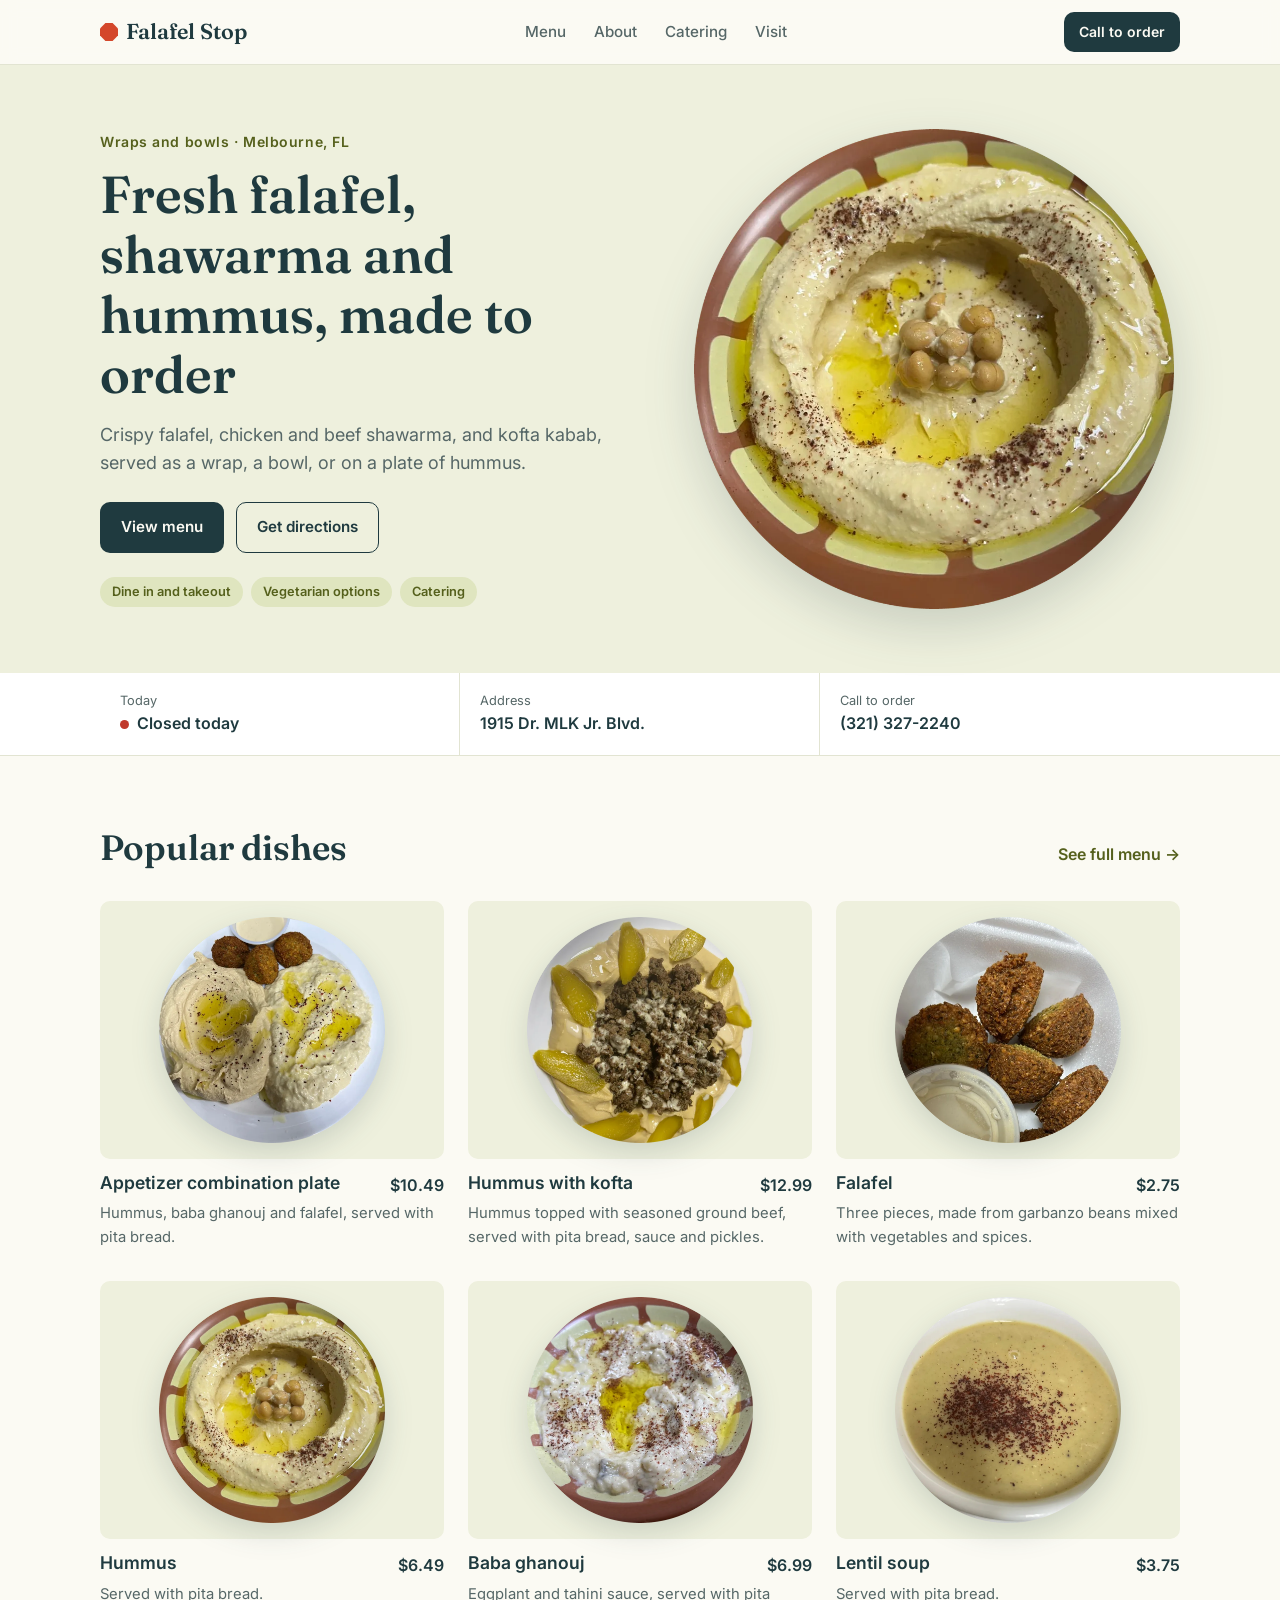
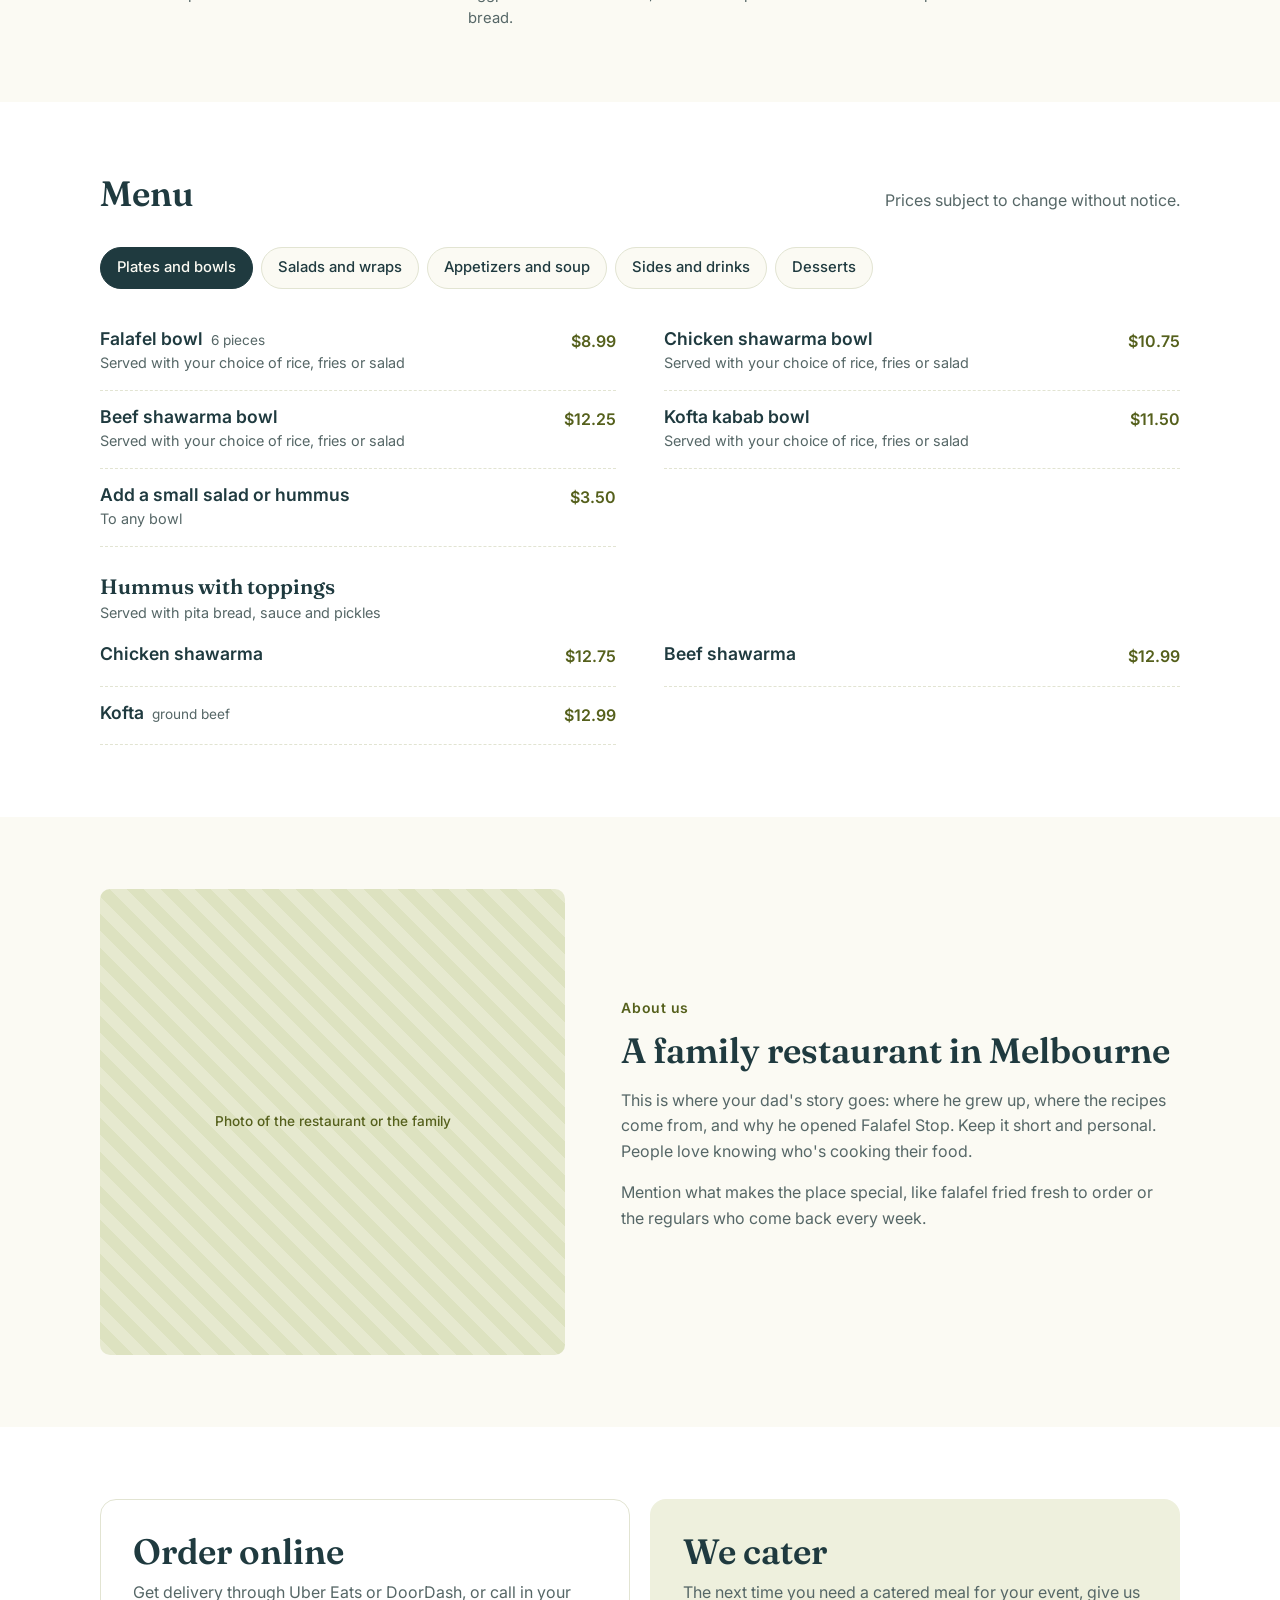
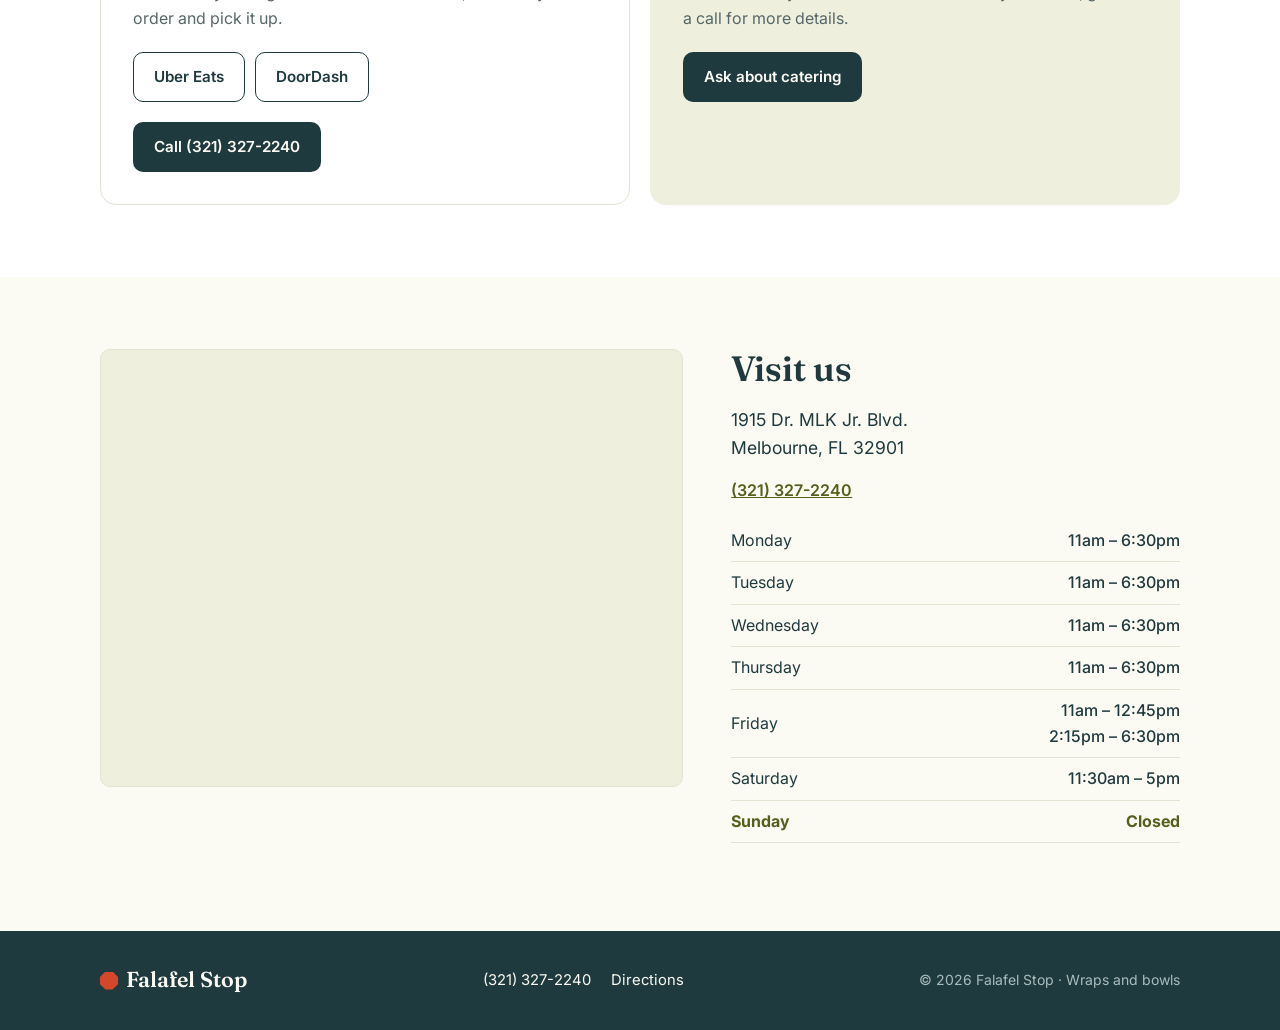
==== index.html @ 777683b6 "Trim food photos to clean circles so cut-off plate edges don't show Co-Authored-By: Claude Opus 5.5 " ====
<!DOCTYPE html>
<html lang="en">
<head>
  <meta charset="UTF-8" />
  <meta name="viewport" content="width=device-width, initial-scale=1" />
  <title>Falafel Stop · Wraps and bowls in Melbourne, FL</title>
  <meta name="description" content="Falafel, shawarma, kofta and hummus wraps and bowls at 1915 Dr. MLK Jr. Blvd, Melbourne, FL. Dine in, takeout and catering. Call (321) 327-2240." />

  <link rel="preconnect" href="https://fonts.googleapis.com" />
  <link rel="preconnect" href="https://fonts.gstatic.com" crossorigin />
  <link href="https://fonts.googleapis.com/css2?family=Fraunces:opsz,wght@9..144,500;9..144,600&family=Inter:wght@400;500;600&display=swap" rel="stylesheet" />
  <link rel="stylesheet" href="styles.css" />

  <!-- Helps Google show hours, address and phone in search results. -->
  <script type="application/ld+json">
  {
    "@context": "https://schema.org",
    "@type": "Restaurant",
    "name": "Falafel Stop",
    "alternateName": "Falafel Stop Wraps & Bowls",
    "url": "https://www.myfalafelstop.com",
    "servesCuisine": ["Middle Eastern", "Mediterranean"],
    "telephone": "+1-321-327-2240",
    "priceRange": "$",
    "acceptsReservations": false,
    "address": {
      "@type": "PostalAddress",
      "streetAddress": "1915 Dr. MLK Jr. Blvd.",
      "addressLocality": "Melbourne",
      "addressRegion": "FL",
      "postalCode": "32901",
      "addressCountry": "US"
    },
    "openingHoursSpecification": [
      { "@type": "OpeningHoursSpecification", "dayOfWeek": ["Monday","Tuesday","Wednesday","Thursday"], "opens": "11:00", "closes": "18:30" },
      { "@type": "OpeningHoursSpecification", "dayOfWeek": "Friday", "opens": "11:00", "closes": "12:45" },
      { "@type": "OpeningHoursSpecification", "dayOfWeek": "Friday", "opens": "14:15", "closes": "18:30" },
      { "@type": "OpeningHoursSpecification", "dayOfWeek": "Saturday", "opens": "11:30", "closes": "17:00" }
    ]
  }
  </script>
</head>
<body>

  <header class="site-header">
    <div class="container header-inner">
      <a href="#top" class="logo"><span class="logo-mark" aria-hidden="true"></span>Falafel Stop</a>
      <nav class="nav" aria-label="Main">
        <a href="#menu">Menu</a>
        <a href="#story">About</a>
        <a href="#catering">Catering</a>
        <a href="#visit">Visit</a>
      </nav>
      <a href="tel:+13213272240" class="btn btn-dark btn-sm">Call to order</a>
    </div>
  </header>

  <main id="top">

    <!-- Hero -->
    <section class="hero">
      <div class="container hero-inner">
        <div class="hero-text">
          <p class="eyebrow">Wraps and bowls · Melbourne, FL</p>
          <h1>Fresh falafel, shawarma and hummus, made to order</h1>
          <p class="lead">Crispy falafel, chicken and beef shawarma, and kofta kabab, served as a wrap, a bowl, or on a plate of hummus.</p>
          <div class="hero-actions">
            <a href="#menu" class="btn btn-dark">View menu</a>
            <a href="https://maps.google.com/?q=1915+Dr+MLK+Jr+Blvd+Melbourne+FL+32901" target="_blank" rel="noopener" class="btn btn-outline">Get directions</a>
          </div>
          <ul class="badges">
            <li>Dine in and takeout</li>
            <li>Vegetarian options</li>
            <li>Catering</li>
          </ul>
        </div>
        <div class="hero-photo">
          <img src="images/hummus.webp" alt="Hummus topped with olive oil, sumac and chickpeas" width="900" height="900" />
        </div>
      </div>
    </section>

    <!-- Quick info bar -->
    <section class="info-bar">
      <div class="container info-grid">
        <div class="info-item">
          <span class="info-label">Today</span>
          <span class="info-value"><span id="open-status" class="status-dot"></span><span id="today-hours">11am – 6:30pm</span></span>
        </div>
        <a class="info-item" href="https://maps.google.com/?q=1915+Dr+MLK+Jr+Blvd+Melbourne+FL+32901" target="_blank" rel="noopener">
          <span class="info-label">Address</span>
          <span class="info-value">1915 Dr. MLK Jr. Blvd.</span>
        </a>
        <a class="info-item" href="tel:+13213272240">
          <span class="info-label">Call to order</span>
          <span class="info-value">(321) 327-2240</span>
        </a>
      </div>
    </section>

    <!-- Popular dishes -->
    <section class="section">
      <div class="container">
        <div class="section-head">
          <h2>Popular dishes</h2>
          <a href="#menu" class="link-arrow">See full menu →</a>
        </div>
        <div class="dish-grid">
          <article class="dish">
            <div class="dish-photo"><img src="images/appetizer-combo.webp" alt="Plate of hummus, baba ghanouj and three falafel with tahini" width="900" height="900" loading="lazy" /></div>
            <div class="dish-row"><h3>Appetizer combination plate</h3><span class="price">$10.49</span></div>
            <p>Hummus, baba ghanouj and falafel, served with pita bread.</p>
          </article>
          <article class="dish">
            <div class="dish-photo"><img src="images/hummus-kofta.webp" alt="Hummus topped with seasoned ground beef, tahini and pickles" width="900" height="900" loading="lazy" /></div>
            <div class="dish-row"><h3>Hummus with kofta</h3><span class="price">$12.99</span></div>
            <p>Hummus topped with seasoned ground beef, served with pita bread, sauce and pickles.</p>
          </article>
          <article class="dish">
            <div class="dish-photo"><img src="images/falafel.webp" alt="Crispy falafel with a cup of tahini sauce" width="900" height="900" loading="lazy" /></div>
            <div class="dish-row"><h3>Falafel</h3><span class="price">$2.75</span></div>
            <p>Three pieces, made from garbanzo beans mixed with vegetables and spices.</p>
          </article>
          <article class="dish">
            <div class="dish-photo"><img src="images/hummus.webp" alt="Hummus with olive oil, sumac and chickpeas" width="900" height="900" loading="lazy" /></div>
            <div class="dish-row"><h3>Hummus</h3><span class="price">$6.49</span></div>
            <p>Served with pita bread.</p>
          </article>
          <article class="dish">
            <div class="dish-photo"><img src="images/baba-ghanouj.webp" alt="Baba ghanouj with olive oil and sumac" width="900" height="900" loading="lazy" /></div>
            <div class="dish-row"><h3>Baba ghanouj</h3><span class="price">$6.99</span></div>
            <p>Eggplant and tahini sauce, served with pita bread.</p>
          </article>
          <article class="dish">
            <div class="dish-photo"><img src="images/lentil-soup.webp" alt="Bowl of lentil soup topped with sumac" width="900" height="900" loading="lazy" /></div>
            <div class="dish-row"><h3>Lentil soup</h3><span class="price">$3.75</span></div>
            <p>Served with pita bread.</p>
          </article>
        </div>
      </div>
    </section>

    <!-- Full menu -->
    <section class="section section-alt" id="menu">
      <div class="container">
        <div class="section-head">
          <h2>Menu</h2>
          <p class="muted">Prices subject to change without notice.</p>
        </div>

        <div class="menu-tabs" role="tablist" aria-label="Menu categories">
          <button role="tab" aria-selected="true" data-tab="plates">Plates and bowls</button>
          <button role="tab" aria-selected="false" data-tab="wraps">Salads and wraps</button>
          <button role="tab" aria-selected="false" data-tab="appetizers">Appetizers and soup</button>
          <button role="tab" aria-selected="false" data-tab="sides">Sides and drinks</button>
          <button role="tab" aria-selected="false" data-tab="desserts">Desserts</button>
        </div>

        <div class="menu-panel" data-panel="plates">
          <div class="menu-item"><div><h3>Falafel bowl <span class="qty">6 pieces</span></h3><p>Served with your choice of rice, fries or salad</p></div><span class="price">$8.99</span></div>
          <div class="menu-item"><div><h3>Chicken shawarma bowl</h3><p>Served with your choice of rice, fries or salad</p></div><span class="price">$10.75</span></div>
          <div class="menu-item"><div><h3>Beef shawarma bowl</h3><p>Served with your choice of rice, fries or salad</p></div><span class="price">$12.25</span></div>
          <div class="menu-item"><div><h3>Kofta kabab bowl</h3><p>Served with your choice of rice, fries or salad</p></div><span class="price">$11.50</span></div>
          <div class="menu-item"><div><h3>Add a small salad or hummus</h3><p>To any bowl</p></div><span class="price">$3.50</span></div>
          <div class="menu-subhead">
            <h3>Hummus with toppings</h3>
            <p>Served with pita bread, sauce and pickles</p>
          </div>
          <div class="menu-item"><div><h3>Chicken shawarma</h3></div><span class="price">$12.75</span></div>
          <div class="menu-item"><div><h3>Beef shawarma</h3></div><span class="price">$12.99</span></div>
          <div class="menu-item"><div><h3>Kofta <span class="qty">ground beef</span></h3></div><span class="price">$12.99</span></div>
        </div>

        <div class="menu-panel" data-panel="wraps" hidden>
          <div class="menu-item"><div><h3>Falafel wrap</h3><p>Hummus, lettuce, tomato, pickles and tahini sauce</p></div><span class="price">$6.99</span></div>
          <div class="menu-item"><div><h3>Chicken shawarma wrap</h3><p>Hummus, lettuce, tomato, pickles and garlic sauce</p></div><span class="price">$9.25</span></div>
          <div class="menu-item"><div><h3>Beef shawarma wrap</h3><p>Hummus, lettuce, tomato, pickles and tahini sauce</p></div><span class="price">$10.49</span></div>
          <div class="menu-item"><div><h3>Kofta kabab wrap</h3><p>Hummus, lettuce, tomato, pickles and tahini sauce</p></div><span class="price">$9.50</span></div>
          <div class="menu-item"><div><h3>Garden salad</h3><p>Lettuce, tomato, cucumber and house dressing</p></div><span class="price">$6.99</span></div>
          <div class="menu-item"><div><h3>Diced salad</h3><p>Onion, tomato, cucumber and house dressing</p></div><span class="price">$6.99</span></div>
        </div>

        <div class="menu-panel" data-panel="appetizers" hidden>
          <div class="menu-item"><div><h3>Falafel <span class="qty">3 pieces</span></h3><p>Made from garbanzo beans mixed with vegetables and spices</p></div><span class="price">$2.75</span></div>
          <div class="menu-item"><div><h3>Hummus</h3><p>Served with pita bread</p></div><span class="price">$6.49</span></div>
          <div class="menu-item"><div><h3>Baba ghanouj</h3><p>Eggplant and tahini sauce, served with pita bread</p></div><span class="price">$6.99</span></div>
          <div class="menu-item"><div><h3>Appetizer combination plate</h3><p>Hummus, baba ghanouj and falafel, served with pita bread</p></div><span class="price">$10.49</span></div>
          <div class="menu-item"><div><h3>Lentil soup</h3><p>Served with pita bread</p></div><span class="price">$3.75</span></div>
        </div>

        <div class="menu-panel" data-panel="sides" hidden>
          <div class="menu-item"><div><h3>French fries</h3></div><span class="price">$3.50</span></div>
          <div class="menu-item"><div><h3>Basmati rice</h3></div><span class="price">$3.50</span></div>
          <div class="menu-item"><div><h3>Soda cans</h3></div><span class="price">$1.50</span></div>
          <div class="menu-item"><div><h3>Soda bottles</h3></div><span class="price">$2.25</span></div>
          <div class="menu-item"><div><h3>Juice and tea bottles</h3></div><span class="price">$2.49</span></div>
          <div class="menu-item"><div><h3>Vimto</h3><p>Imported drink</p></div><span class="price">$2.25</span></div>
        </div>

        <div class="menu-panel" data-panel="desserts" hidden>
          <div class="menu-item"><div><h3>Baklawa <span class="qty">walnut filling</span></h3></div><span class="price">$1.75</span></div>
          <div class="menu-item"><div><h3>Baklawa <span class="qty">cashew filling</span></h3></div><span class="price">$1.25</span></div>
          <div class="menu-item"><div><h3>Honey almond cake</h3></div><span class="price">$2.25</span></div>
        </div>
      </div>
    </section>

    <!-- Story -->
    <section class="section" id="story">
      <div class="container story">
        <div class="photo story-photo" role="img" aria-label="Photo of the restaurant"><span>Photo of the restaurant or the family</span></div>
        <div>
          <p class="eyebrow">About us</p>
          <h2>A family restaurant in Melbourne</h2>
          <p>This is where your dad's story goes: where he grew up, where the recipes come from, and why he opened Falafel Stop. Keep it short and personal. People love knowing who's cooking their food.</p>
          <p>Mention what makes the place special, like falafel fried fresh to order or the regulars who come back every week.</p>
        </div>
      </div>
    </section>

    <!-- Order + catering -->
    <section class="section section-alt" id="order">
      <div class="container cta-grid">
        <div class="cta-card">
          <h2>Order online</h2>
          <p>Get delivery through Uber Eats or DoorDash, or call in your order and pick it up.</p>
          <div class="cta-actions">
            <a href="https://www.ubereats.com/store/falafel-stop/Yfz_KZZFWPuvG8gngyMzmQ" target="_blank" rel="noopener" class="btn btn-outline">Uber Eats</a>
            <a href="https://www.doordash.com/store/falafel-stop-mediterranean-cuisine-melbourne-1125636/" target="_blank" rel="noopener" class="btn btn-outline">DoorDash</a>          </div>
          <div class="cta-actions">
            <a href="tel:+13213272240" class="btn btn-dark">Call (321) 327-2240</a>
          </div>
        </div>
        <div class="cta-card cta-warm" id="catering">
          <h2>We cater</h2>
          <p>The next time you need a catered meal for your event, give us a call for more details.</p>
          <div class="cta-actions">
            <a href="tel:+13213272240" class="btn btn-dark">Ask about catering</a>
          </div>
        </div>
      </div>
    </section>

    <!-- Visit -->
    <section class="section" id="visit">
      <div class="container visit">
        <div class="map">
          <iframe
            title="Map to Falafel Stop"
            src="https://www.google.com/maps?q=1915+Dr+MLK+Jr+Blvd+Melbourne+FL+32901&output=embed"
            loading="lazy"
            referrerpolicy="no-referrer-when-downgrade"></iframe>
        </div>
        <div>
          <h2>Visit us</h2>
          <p class="address">1915 Dr. MLK Jr. Blvd.<br />Melbourne, FL 32901</p>
          <p><a href="tel:+13213272240" class="link">(321) 327-2240</a></p>
          <table class="hours" id="hours-table" aria-label="Opening hours"></table>
        </div>
      </div>
    </section>

  </main>

  <footer class="footer">
    <div class="container footer-inner">
      <span class="logo"><span class="logo-mark" aria-hidden="true"></span>Falafel Stop</span>
      <div class="footer-links">
        <a href="tel:+13213272240">(321) 327-2240</a>
        <a href="https://maps.google.com/?q=1915+Dr+MLK+Jr+Blvd+Melbourne+FL+32901" target="_blank" rel="noopener">Directions</a>
      </div>
      <span class="muted small">© <span id="year"></span> Falafel Stop · Wraps and bowls</span>
    </div>
  </footer>

  <!-- Sticky bar on phones -->
  <div class="mobile-bar">
    <a href="tel:+13213272240">Call</a>
    <a href="https://maps.google.com/?q=1915+Dr+MLK+Jr+Blvd+Melbourne+FL+32901" target="_blank" rel="noopener">Directions</a>
    <a href="#menu">Menu</a>
  </div>

  <script src="script.js"></script>
</body>
</html>
---- styles.css ----
:root {
  --cream: #fbfaf3;
  --sand: #eef0dd;
  --amber: #d4472b;
  --amber-dark: #55601c;
  --ink: #1f3a3f;
  --ink-soft: #566767;
  --line: #e2e4d2;
  --white: #ffffff;
  --green: #2f6b2a;
  --green-bg: #e3f0da;
  --radius: 10px;
  --serif: "Fraunces", Georgia, serif;
  --sans: "Inter", system-ui, -apple-system, sans-serif;
}

* { box-sizing: border-box; }

html { scroll-behavior: smooth; scroll-padding-top: 72px; }

body {
  margin: 0;
  font-family: var(--sans);
  font-size: 16px;
  line-height: 1.6;
  color: var(--ink);
  background: var(--cream);
}

h1, h2, h3 { font-family: var(--serif); font-weight: 600; line-height: 1.15; margin: 0; }
h1 { font-size: clamp(2rem, 5vw, 3.25rem); }
h2 { font-size: clamp(1.6rem, 3.5vw, 2.2rem); }
h3 { font-size: 1.1rem; font-family: var(--sans); }
p { margin: 0 0 1rem; }
a { color: inherit; }

.container { width: 100%; max-width: 1120px; margin: 0 auto; padding: 0 20px; }
.muted { color: var(--ink-soft); }
.small { font-size: 0.875rem; }
.eyebrow { color: var(--amber-dark); font-weight: 600; font-size: 0.875rem; letter-spacing: 0.04em; margin-bottom: 0.75rem; }

/* Buttons */
.btn {
  display: inline-flex; align-items: center; justify-content: center;
  padding: 12px 20px; border-radius: var(--radius);
  font-weight: 600; font-size: 0.95rem; text-decoration: none;
  border: 1.5px solid transparent; transition: background .15s, color .15s, border-color .15s;
}
.btn-sm { padding: 8px 14px; font-size: 0.875rem; }
.btn-dark { background: var(--ink); color: var(--cream); }
.btn-dark:hover { background: #2c5057; }
.btn-outline { border-color: var(--ink); color: var(--ink); }
.btn-outline:hover { background: var(--ink); color: var(--cream); }

.link { color: var(--amber-dark); font-weight: 600; }
.link-arrow { color: var(--amber-dark); font-weight: 600; text-decoration: none; }
.link-arrow:hover { text-decoration: underline; }

/* Header */
.site-header {
  position: sticky; top: 0; z-index: 10;
  background: rgba(251, 250, 243, 0.92);
  backdrop-filter: blur(8px);
  border-bottom: 1px solid var(--line);
}
.header-inner { display: flex; align-items: center; justify-content: space-between; height: 64px; gap: 16px; }
.logo { font-family: var(--serif); font-size: 1.35rem; font-weight: 600; text-decoration: none; display: inline-flex; align-items: center; gap: 8px; }
.logo-mark {
  width: 18px; height: 18px; background: var(--amber);
  clip-path: polygon(30% 0, 70% 0, 100% 30%, 100% 70%, 70% 100%, 30% 100%, 0 70%, 0 30%);
}
.nav { display: flex; gap: 28px; }
.nav a { text-decoration: none; color: var(--ink-soft); font-weight: 500; font-size: 0.95rem; }
.nav a:hover { color: var(--ink); }

/* Photo placeholders: swap for <img> once real photos arrive */
.photo {
  background: repeating-linear-gradient(45deg, #e6e9cf, #e6e9cf 12px, #dde2c0 12px, #dde2c0 24px);
  border-radius: var(--radius);
  display: flex; align-items: center; justify-content: center;
  color: var(--amber-dark); font-size: 0.85rem; font-weight: 500;
  overflow: hidden;
}
.photo img { width: 100%; height: 100%; object-fit: cover; }

/* Hero */
.hero { background: var(--sand); padding: 64px 0; }
.hero-inner { display: grid; grid-template-columns: 1.1fr 1fr; gap: 48px; align-items: center; }
.hero h1 { margin-bottom: 1rem; }
.lead { font-size: 1.125rem; color: var(--ink-soft); max-width: 34rem; }
.hero-actions { display: flex; flex-wrap: wrap; gap: 12px; margin: 1.5rem 0; }
.hero-photo { display: flex; align-items: center; justify-content: center; }
.hero-photo img { width: 100%; max-width: 480px; height: auto; filter: drop-shadow(0 18px 24px rgba(31, 58, 63, 0.18)); }
.badges { list-style: none; padding: 0; margin: 0; display: flex; flex-wrap: wrap; gap: 8px; }
.badges li { background: #dfe5bf; color: var(--amber-dark); font-size: 0.8rem; font-weight: 600; padding: 5px 12px; border-radius: 999px; }

/* Info bar */
.info-bar { background: var(--white); border-bottom: 1px solid var(--line); }
.info-grid { display: grid; grid-template-columns: repeat(3, 1fr); }
.info-item { display: flex; flex-direction: column; padding: 18px 20px; text-decoration: none; border-right: 1px solid var(--line); }
.info-item:last-child { border-right: 0; }
a.info-item:hover { background: var(--cream); }
.info-label { font-size: 0.8rem; color: var(--ink-soft); }
.info-value { font-weight: 600; display: flex; align-items: center; gap: 8px; }
.status-dot { width: 9px; height: 9px; border-radius: 50%; background: #aaa; flex-shrink: 0; }
.status-dot.open { background: #3a9b3a; }
.status-dot.closed { background: #c0392b; }

/* Sections */
.section { padding: 72px 0; }
.section-alt { background: var(--white); }
.section-head { display: flex; justify-content: space-between; align-items: baseline; flex-wrap: wrap; gap: 8px 24px; margin-bottom: 32px; }
.section-head p { margin: 0; }

/* Dishes */
.dish-grid { display: grid; grid-template-columns: repeat(3, 1fr); gap: 32px 24px; }
.dish-photo {
  aspect-ratio: 4 / 3; max-width: 100%; margin-bottom: 14px;
  background: var(--sand); border-radius: var(--radius);
  display: flex; align-items: center; justify-content: center; padding: 16px;
}
.dish-photo img { max-width: 100%; max-height: 100%; width: auto; height: auto; object-fit: contain; filter: drop-shadow(0 10px 14px rgba(31, 58, 63, 0.16)); }
.dish-row { display: flex; justify-content: space-between; gap: 12px; margin-bottom: 4px; }
.dish p { color: var(--ink-soft); font-size: 0.925rem; margin: 0; }
.price { font-weight: 600; white-space: nowrap; }

/* Menu */
.menu-tabs { display: flex; gap: 8px; flex-wrap: wrap; margin-bottom: 24px; }
.menu-tabs button {
  font: inherit; font-weight: 500; font-size: 0.925rem;
  padding: 8px 16px; border-radius: 999px; cursor: pointer;
  border: 1px solid var(--line); background: var(--cream); color: var(--ink);
}
.menu-tabs button[aria-selected="true"] { background: var(--ink); color: var(--cream); border-color: var(--ink); }
.menu-panel { display: grid; grid-template-columns: 1fr 1fr; gap: 0 48px; }
.menu-panel[hidden] { display: none; }
.menu-item { display: flex; justify-content: space-between; gap: 16px; padding: 16px 0; border-bottom: 1px dashed var(--line); }
.menu-item h3 { margin-bottom: 2px; }
.menu-item p { margin: 0; color: var(--ink-soft); font-size: 0.9rem; }
.menu-item .price { color: var(--amber-dark); }
.qty { font-weight: 400; font-size: 0.85rem; color: var(--ink-soft); margin-left: 4px; }
.menu-subhead { grid-column: 1 / -1; padding: 28px 0 4px; }
.menu-subhead h3 { font-family: var(--serif); font-size: 1.3rem; }
.menu-subhead p { margin: 2px 0 0; color: var(--ink-soft); font-size: 0.9rem; }
.tag { display: inline-block; font-size: 0.72rem; font-weight: 600; padding: 1px 8px; border-radius: 999px; background: #f6d9a8; color: var(--amber-dark); margin-left: 4px; }
.tag-green { background: var(--green-bg); color: var(--green); }

/* Story */
.story { display: grid; grid-template-columns: 1fr 1.2fr; gap: 56px; align-items: center; }
.story-photo { aspect-ratio: 1; }
.story h2 { margin-bottom: 1rem; }
.story p:not(.eyebrow) { color: var(--ink-soft); }

/* Reviews */
.review-grid { display: grid; grid-template-columns: repeat(3, 1fr); gap: 20px; }
.review { margin: 0; background: var(--cream); border: 1px solid var(--line); border-radius: var(--radius); padding: 24px; }
.review p { font-family: var(--serif); font-size: 1.1rem; }
.review cite { font-style: normal; color: var(--ink-soft); font-size: 0.875rem; }
.stars { color: var(--amber); letter-spacing: 2px; }

/* Order + catering */
.cta-grid { display: grid; grid-template-columns: 1fr 1fr; gap: 20px; }
.cta-card { background: var(--white); border: 1px solid var(--line); border-radius: 16px; padding: 32px; }
.cta-card h2 { margin-bottom: 0.5rem; }
.cta-card p { color: var(--ink-soft); }
.cta-warm { background: var(--sand); border-color: transparent; }
.cta-actions { display: flex; flex-wrap: wrap; gap: 10px; margin-top: 1.25rem; }

/* Visit */
.visit { display: grid; grid-template-columns: 1.3fr 1fr; gap: 48px; align-items: start; }
.map { border-radius: var(--radius); overflow: hidden; border: 1px solid var(--line); aspect-ratio: 4 / 3; background: var(--sand); }
.map iframe { width: 100%; height: 100%; border: 0; display: block; }
.visit h2 { margin-bottom: 1rem; }
.address { font-size: 1.1rem; }
.hours { width: 100%; border-collapse: collapse; margin: 8px 0 16px; }
.hours td { padding: 8px 0; border-bottom: 1px solid var(--line); }
.hours td:last-child { text-align: right; font-weight: 500; }
.hours tr.today td { font-weight: 700; color: var(--amber-dark); }

/* Footer */
.footer { background: var(--ink); color: var(--cream); padding: 32px 0; }
.footer-inner { display: flex; flex-wrap: wrap; justify-content: space-between; align-items: center; gap: 16px; }
.footer .muted { color: #a9bcbc; }
.footer-links { display: flex; gap: 20px; }
.footer-links a { color: var(--cream); text-decoration: none; font-size: 0.925rem; }
.footer-links a:hover { text-decoration: underline; }

.mobile-bar { display: none; }

/* Tablet and phone */
@media (max-width: 860px) {
  .nav { display: none; }
  .hero { padding: 40px 0; }
  .hero-inner, .story, .visit, .cta-grid { grid-template-columns: 1fr; gap: 28px; }
  .hero-photo { order: -1; }
  .hero-photo img { max-width: 300px; }
  .dish-grid { grid-template-columns: repeat(2, minmax(0, 1fr)); }
  .review-grid { grid-template-columns: 1fr; }
  .menu-panel { grid-template-columns: 1fr; }
  .section { padding: 52px 0; }
  .story-photo { aspect-ratio: 16 / 10; }
}

@media (max-width: 600px) {
  .info-grid { grid-template-columns: 1fr; }
  .info-item { border-right: 0; border-bottom: 1px solid var(--line); flex-direction: row; justify-content: space-between; align-items: center; padding: 14px 20px; }
  .info-item:last-child { border-bottom: 0; }
  .menu-tabs { flex-wrap: nowrap; overflow-x: auto; margin: 0 -20px 24px; padding: 0 20px; scrollbar-width: none; }
  .menu-tabs button { flex-shrink: 0; }
  .dish-grid { grid-template-columns: minmax(0, 1fr); }
  .dish-photo { aspect-ratio: 16 / 10; }
  .cta-card { padding: 24px; }
  .site-header .btn { display: none; }

  body { padding-bottom: 64px; }
  .mobile-bar {
    display: grid; grid-template-columns: repeat(3, 1fr);
    position: fixed; left: 0; right: 0; bottom: 0; z-index: 20;
    background: var(--ink); padding-bottom: env(safe-area-inset-bottom);
  }
  .mobile-bar a { color: var(--cream); text-align: center; padding: 16px 0; font-weight: 600; text-decoration: none; }
  .mobile-bar a + a { border-left: 1px solid #35545a; }
}
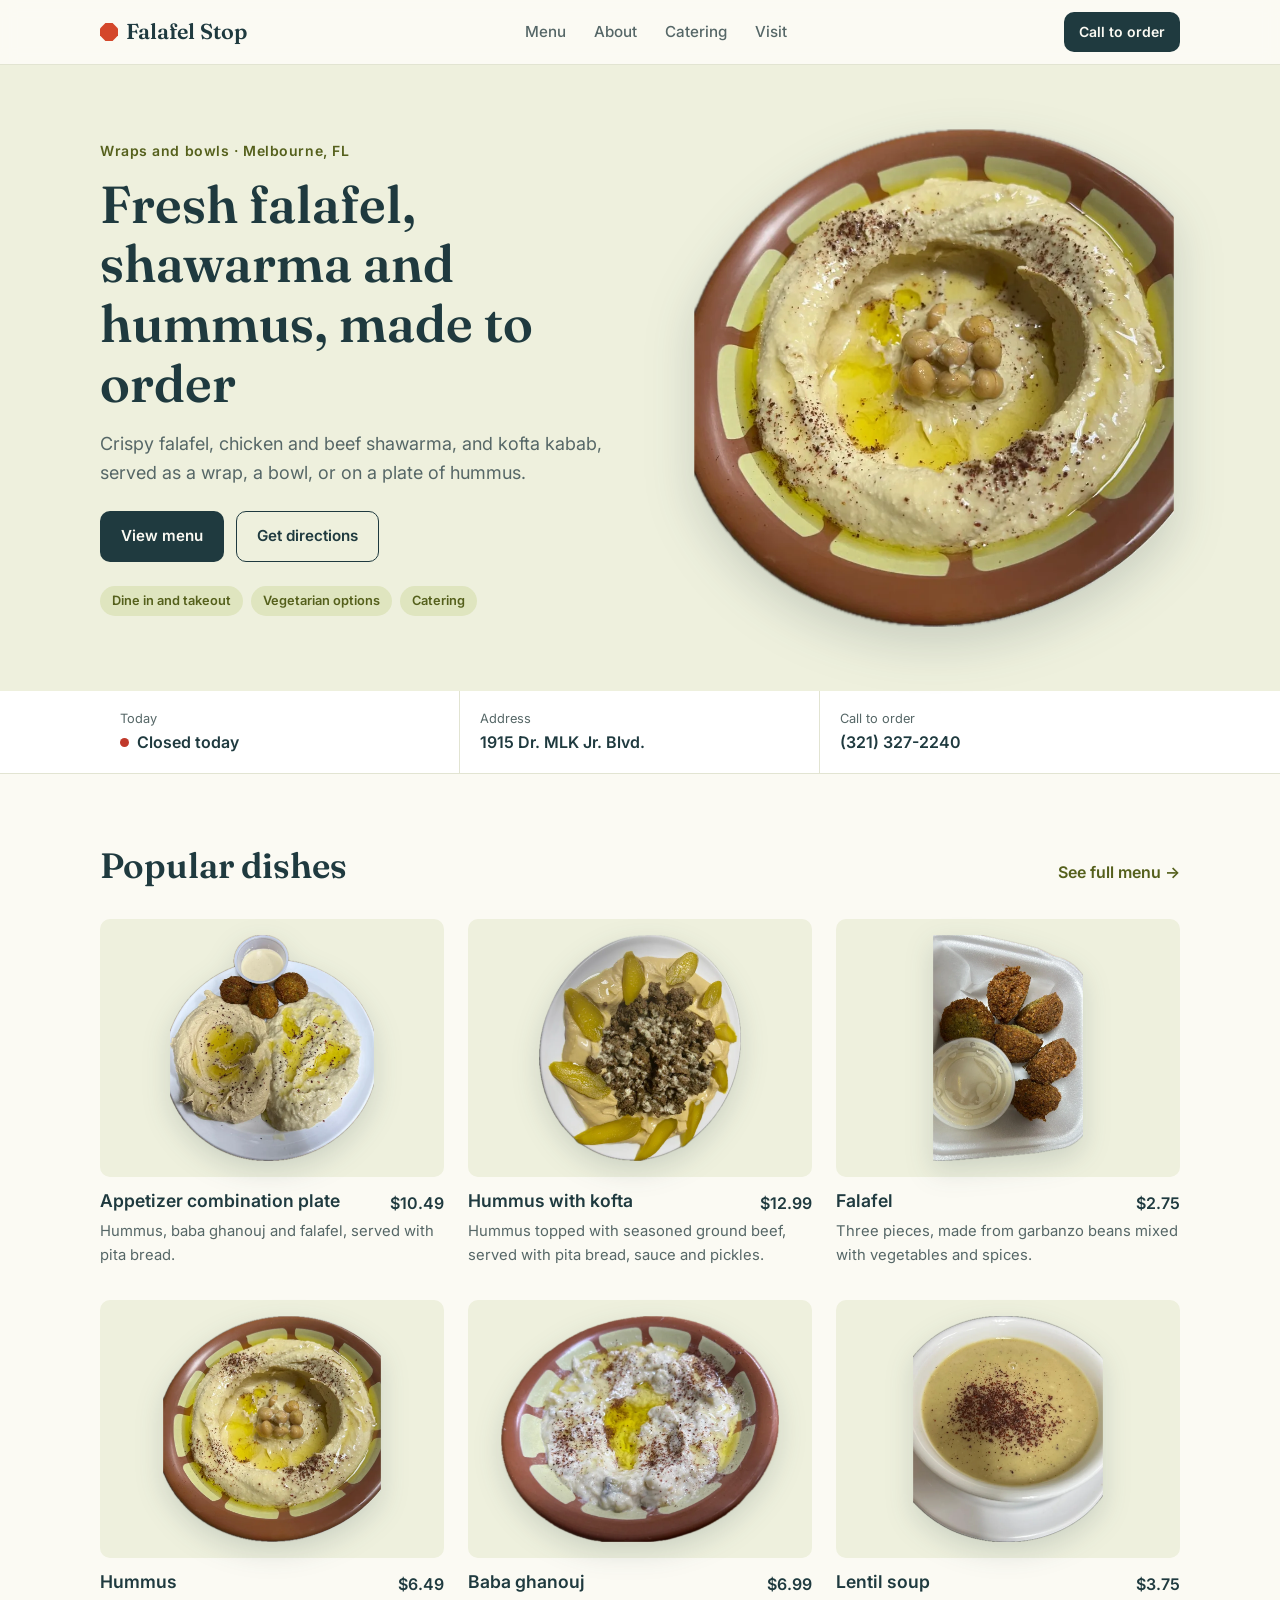
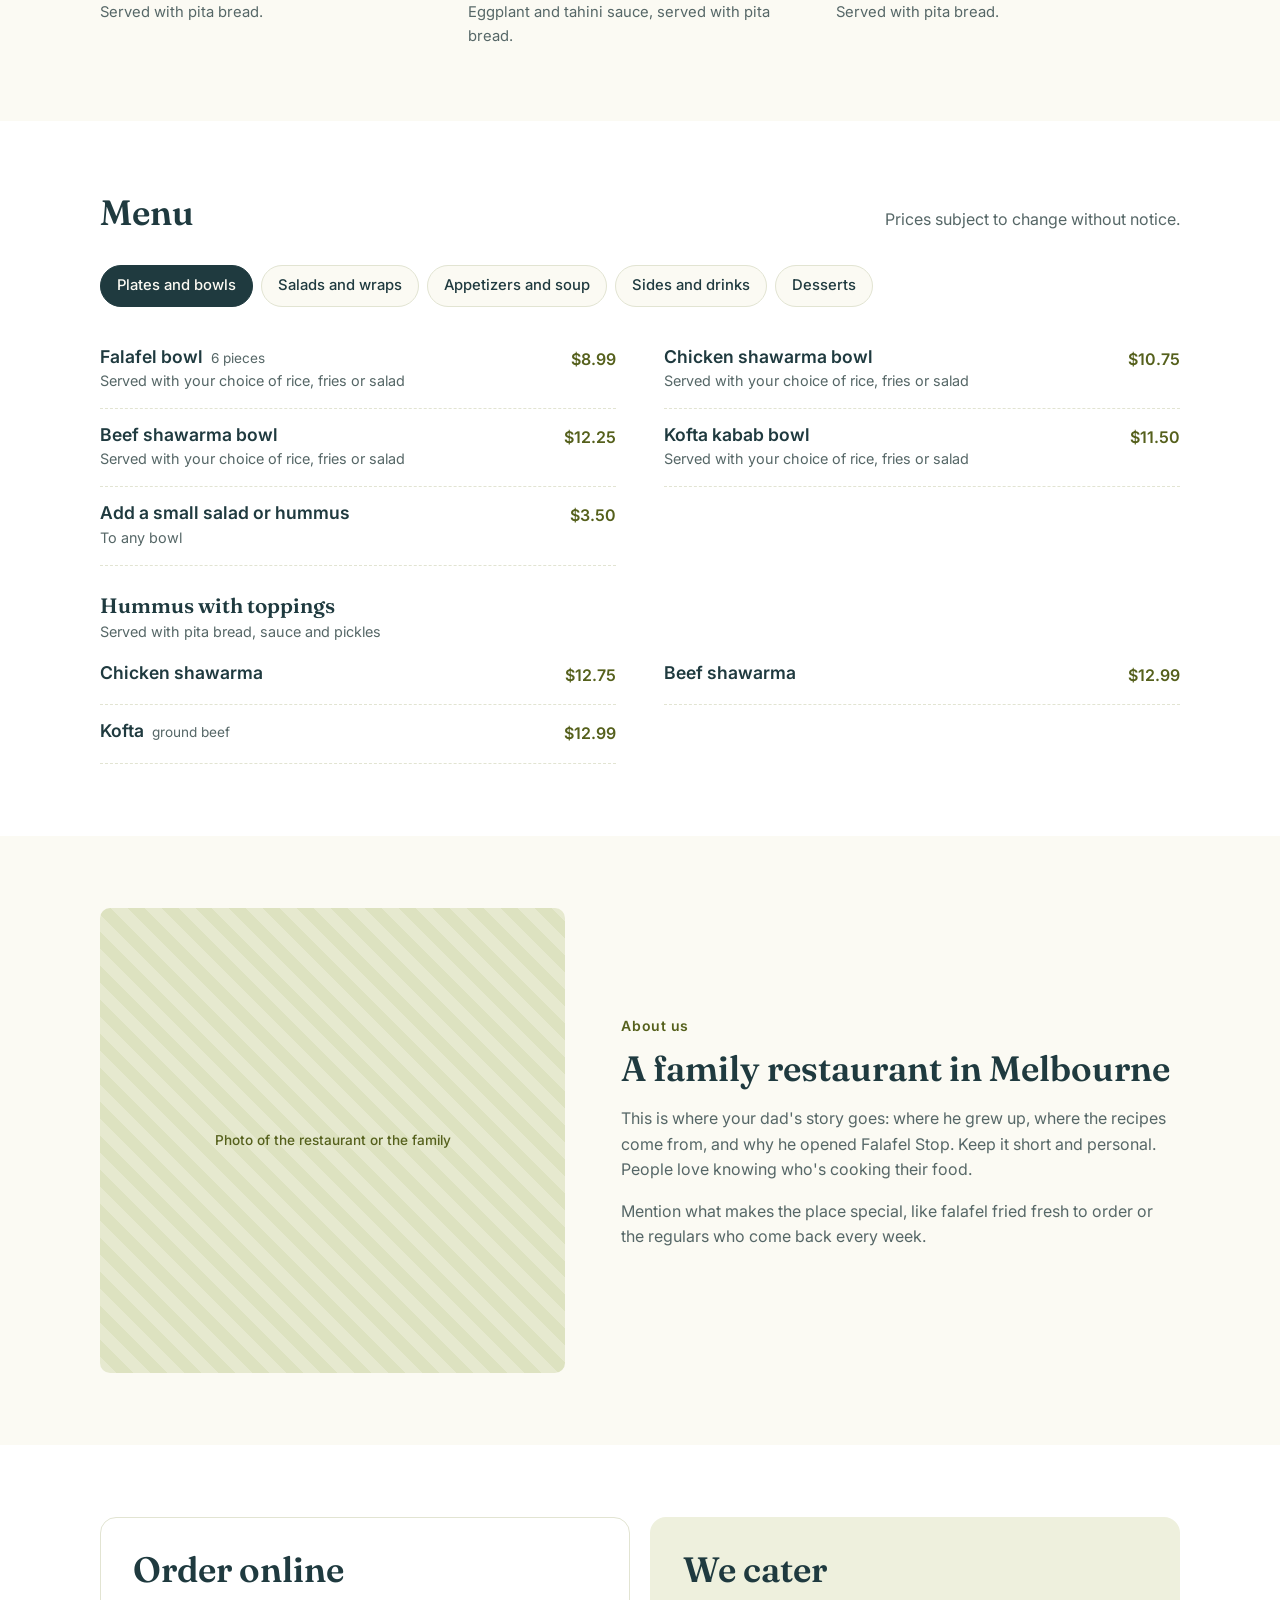
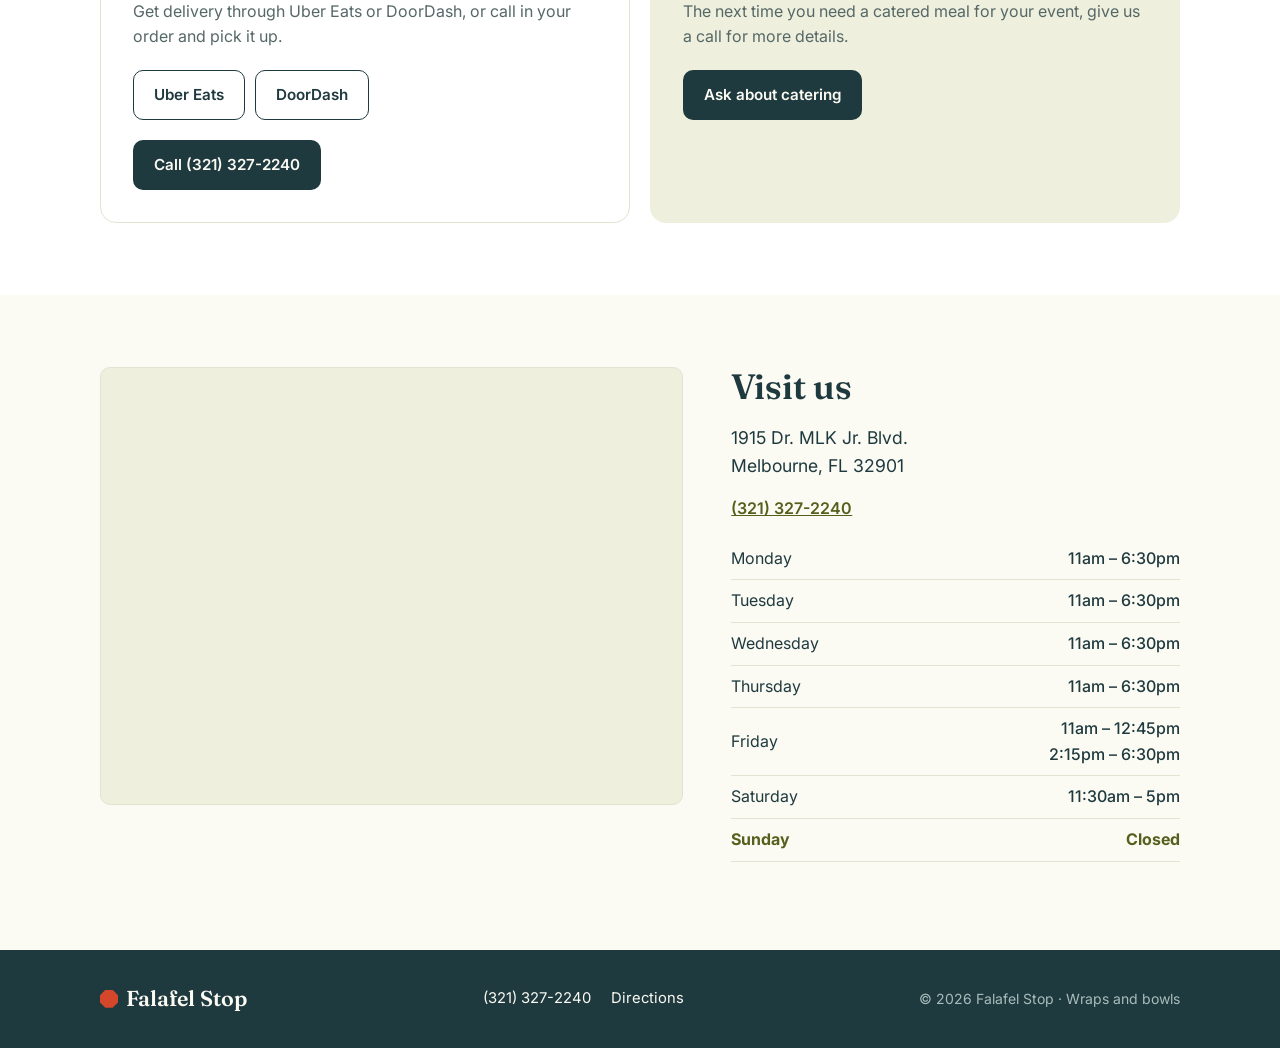
==== commit af668398: "Revert circle-trimmed food photos back to the original cutouts Co-Authored-By: Claude Opus 5.5 <nore" ====
--- a/index.html
+++ b/index.html
@@ -75,7 +75,7 @@
           </ul>
         </div>
         <div class="hero-photo">
-          <img src="images/hummus.webp" alt="Hummus topped with olive oil, sumac and chickpeas" width="900" height="900" />
+          <img src="images/hummus.webp" alt="Hummus topped with olive oil, sumac and chickpeas" width="867" height="900" />
         </div>
       </div>
     </section>
@@ -107,32 +107,32 @@
         </div>
         <div class="dish-grid">
           <article class="dish">
-            <div class="dish-photo"><img src="images/appetizer-combo.webp" alt="Plate of hummus, baba ghanouj and three falafel with tahini" width="900" height="900" loading="lazy" /></div>
+            <div class="dish-photo"><img src="images/appetizer-combo.webp" alt="Plate of hummus, baba ghanouj and three falafel with tahini" width="816" height="900" loading="lazy" /></div>
             <div class="dish-row"><h3>Appetizer combination plate</h3><span class="price">$10.49</span></div>
             <p>Hummus, baba ghanouj and falafel, served with pita bread.</p>
           </article>
           <article class="dish">
-            <div class="dish-photo"><img src="images/hummus-kofta.webp" alt="Hummus topped with seasoned ground beef, tahini and pickles" width="900" height="900" loading="lazy" /></div>
+            <div class="dish-photo"><img src="images/hummus-kofta.webp" alt="Hummus topped with seasoned ground beef, tahini and pickles" width="808" height="900" loading="lazy" /></div>
             <div class="dish-row"><h3>Hummus with kofta</h3><span class="price">$12.99</span></div>
             <p>Hummus topped with seasoned ground beef, served with pita bread, sauce and pickles.</p>
           </article>
           <article class="dish">
-            <div class="dish-photo"><img src="images/falafel.webp" alt="Crispy falafel with a cup of tahini sauce" width="900" height="900" loading="lazy" /></div>
+            <div class="dish-photo"><img src="images/falafel.webp" alt="Crispy falafel with a cup of tahini sauce" width="596" height="900" loading="lazy" /></div>
             <div class="dish-row"><h3>Falafel</h3><span class="price">$2.75</span></div>
             <p>Three pieces, made from garbanzo beans mixed with vegetables and spices.</p>
           </article>
           <article class="dish">
-            <div class="dish-photo"><img src="images/hummus.webp" alt="Hummus with olive oil, sumac and chickpeas" width="900" height="900" loading="lazy" /></div>
+            <div class="dish-photo"><img src="images/hummus.webp" alt="Hummus with olive oil, sumac and chickpeas" width="867" height="900" loading="lazy" /></div>
             <div class="dish-row"><h3>Hummus</h3><span class="price">$6.49</span></div>
             <p>Served with pita bread.</p>
           </article>
           <article class="dish">
-            <div class="dish-photo"><img src="images/baba-ghanouj.webp" alt="Baba ghanouj with olive oil and sumac" width="900" height="900" loading="lazy" /></div>
+            <div class="dish-photo"><img src="images/baba-ghanouj.webp" alt="Baba ghanouj with olive oil and sumac" width="900" height="731" loading="lazy" /></div>
             <div class="dish-row"><h3>Baba ghanouj</h3><span class="price">$6.99</span></div>
             <p>Eggplant and tahini sauce, served with pita bread.</p>
           </article>
           <article class="dish">
-            <div class="dish-photo"><img src="images/lentil-soup.webp" alt="Bowl of lentil soup topped with sumac" width="900" height="900" loading="lazy" /></div>
+            <div class="dish-photo"><img src="images/lentil-soup.webp" alt="Bowl of lentil soup topped with sumac" width="758" height="900" loading="lazy" /></div>
             <div class="dish-row"><h3>Lentil soup</h3><span class="price">$3.75</span></div>
             <p>Served with pita bread.</p>
           </article>
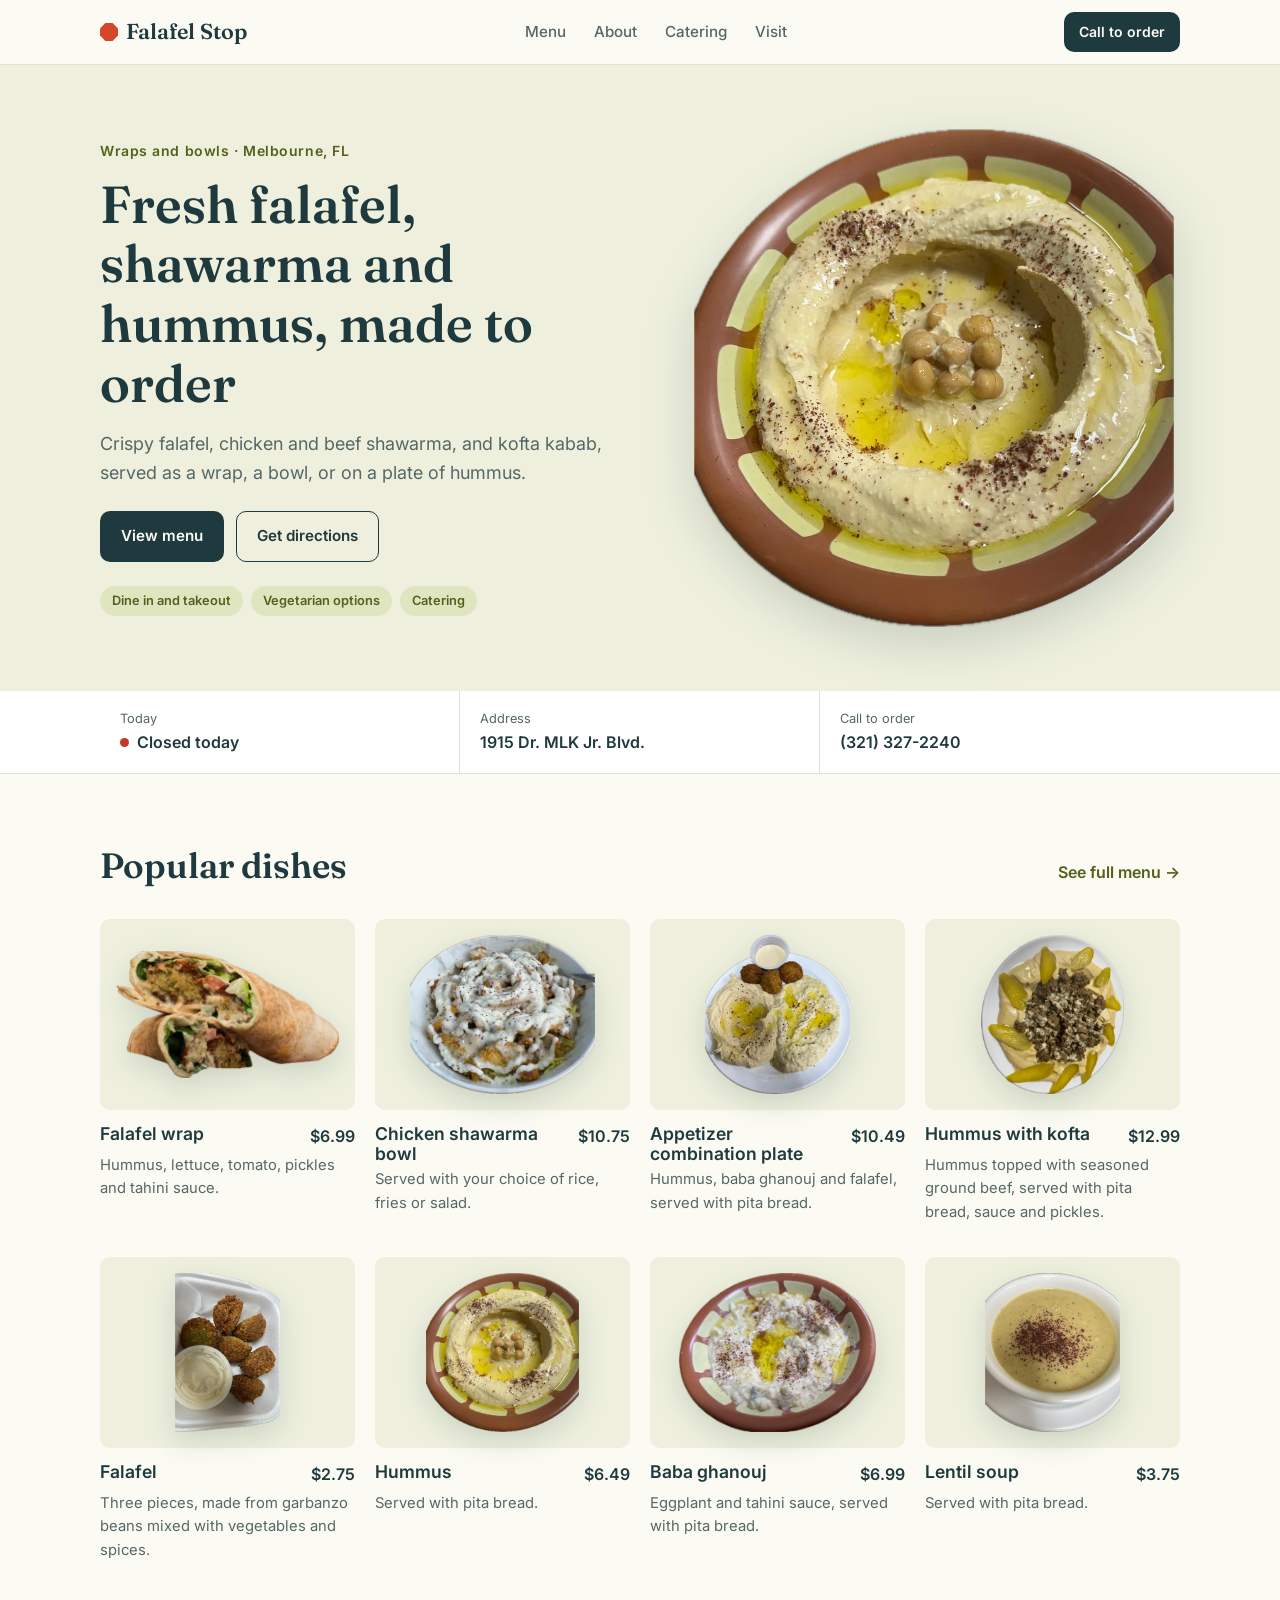
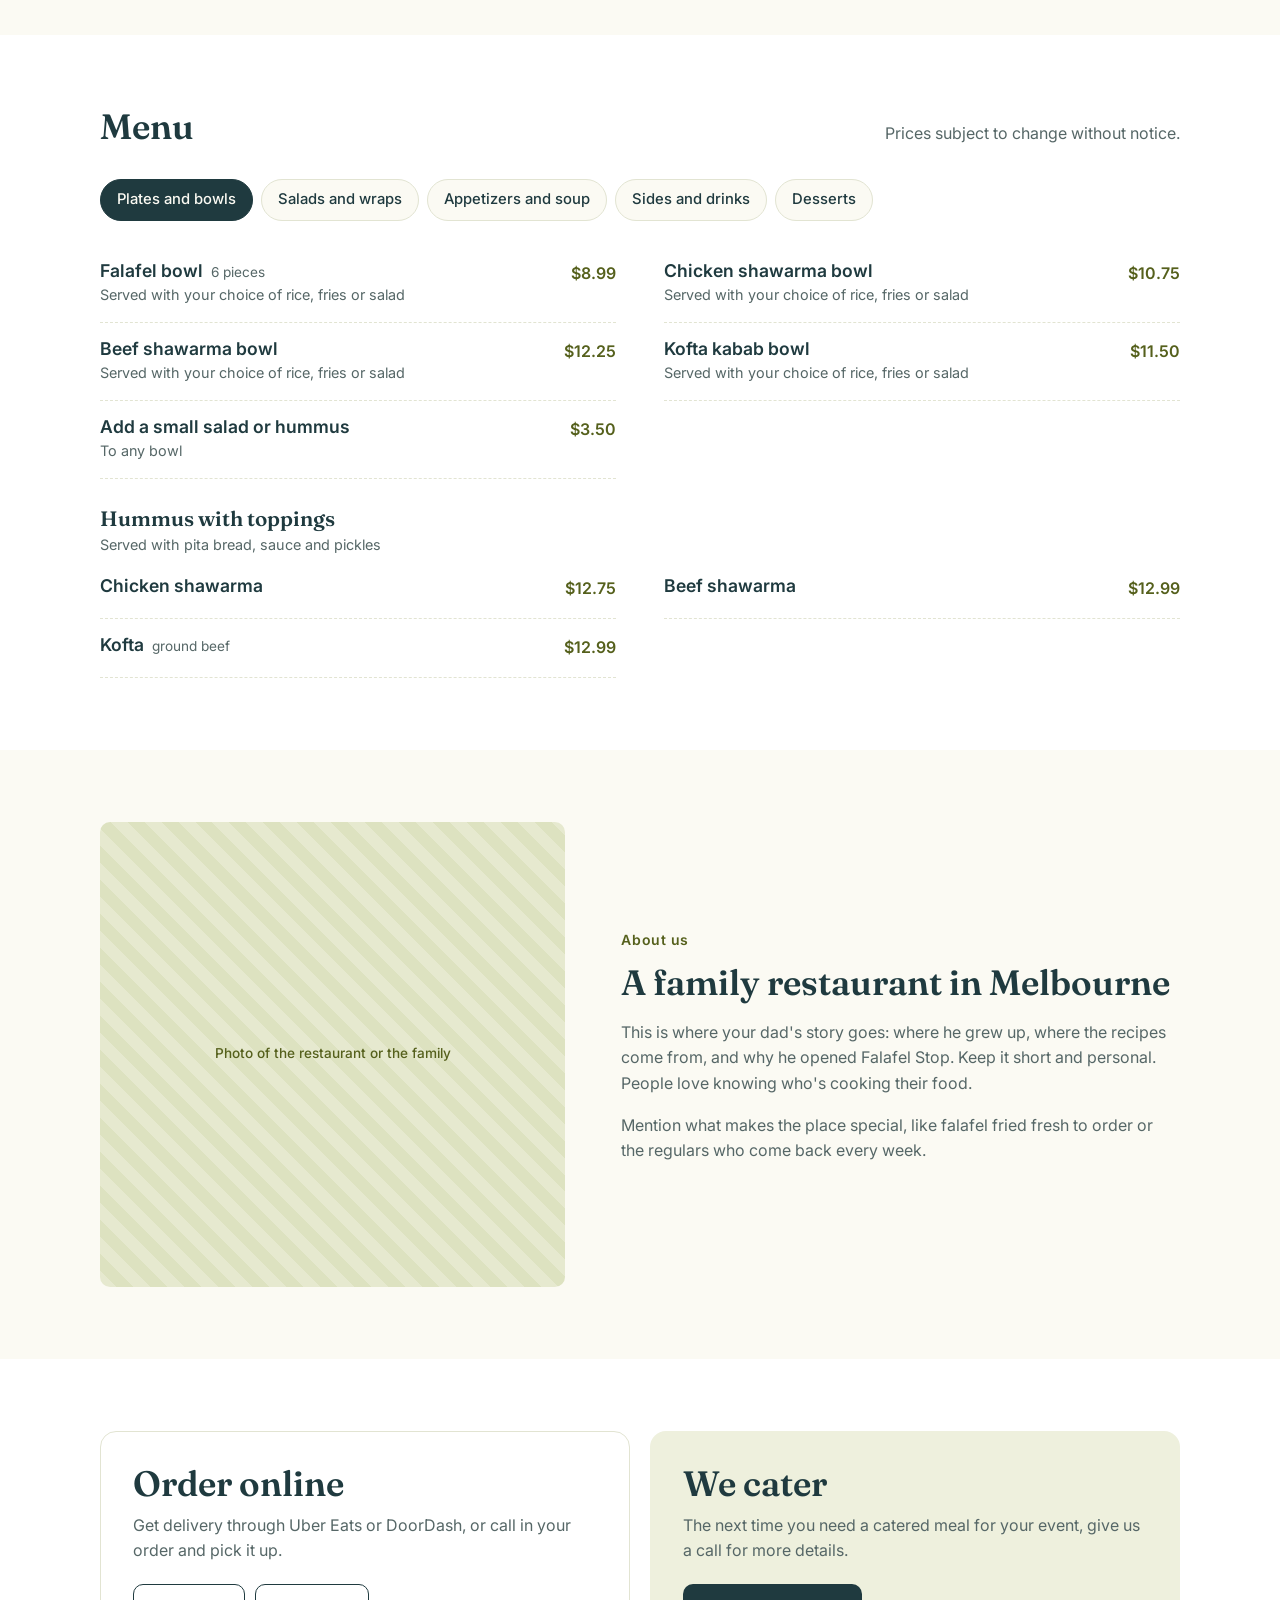
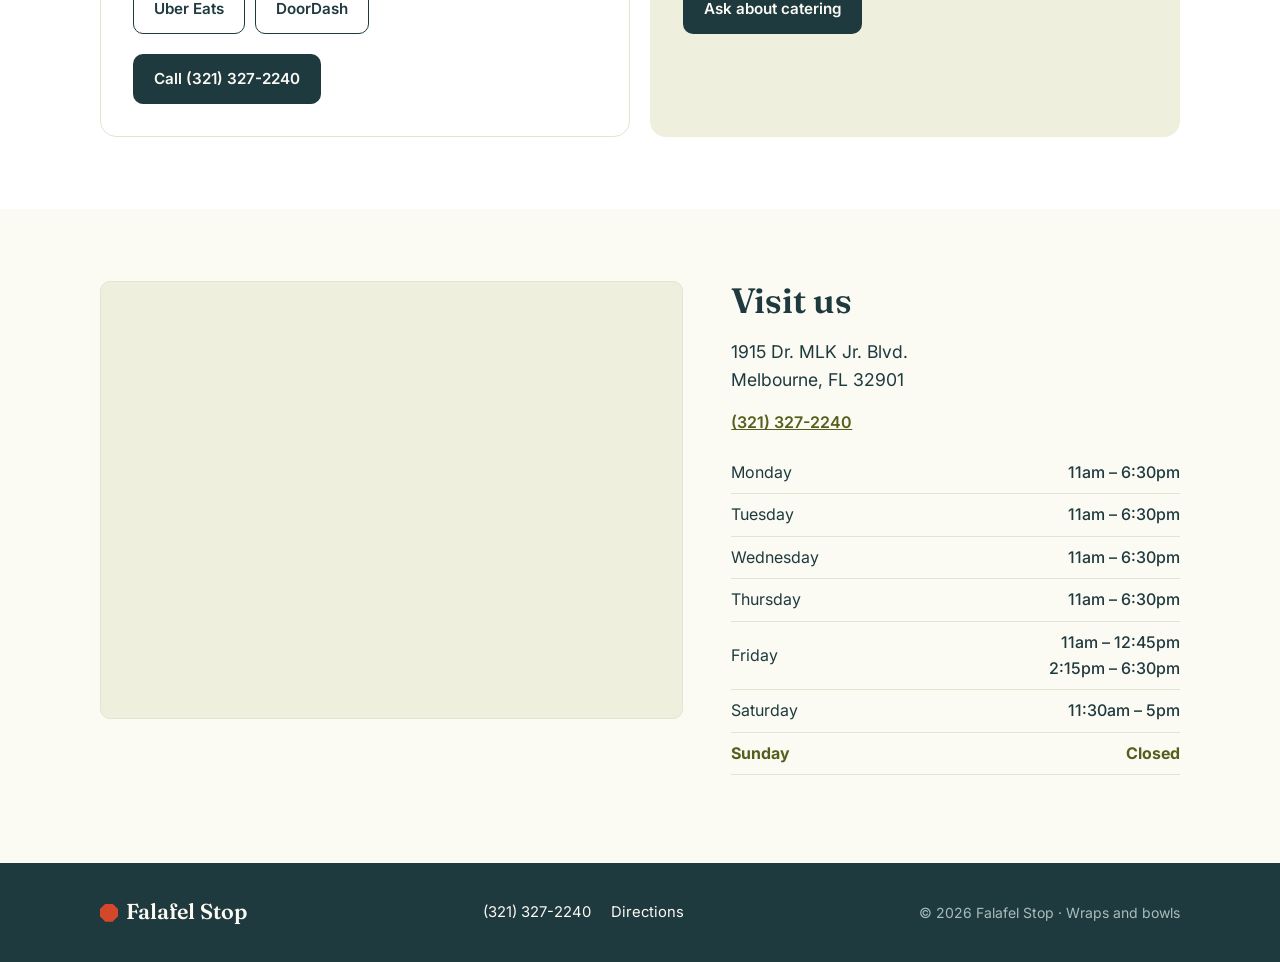
==== commit 2bca5d9c: "Add falafel wrap and chicken shawarma bowl photos Co-Authored-By: Claude Opus 5.5 <noreply@anthropic" ====
--- a/index.html
+++ b/index.html
@@ -107,6 +107,16 @@
         </div>
         <div class="dish-grid">
           <article class="dish">
+            <div class="dish-photo"><img src="images/falafel-wrap.webp" alt="Falafel wrap cut in half, showing falafel, hummus, lettuce and tomato" width="900" height="511" loading="lazy" /></div>
+            <div class="dish-row"><h3>Falafel wrap</h3><span class="price">$6.99</span></div>
+            <p>Hummus, lettuce, tomato, pickles and tahini sauce.</p>
+          </article>
+          <article class="dish">
+            <div class="dish-photo"><img src="images/chicken-shawarma-bowl.webp" alt="Chicken shawarma over rice, topped with garlic sauce" width="765" height="658" loading="lazy" /></div>
+            <div class="dish-row"><h3>Chicken shawarma bowl</h3><span class="price">$10.75</span></div>
+            <p>Served with your choice of rice, fries or salad.</p>
+          </article>
+          <article class="dish">
             <div class="dish-photo"><img src="images/appetizer-combo.webp" alt="Plate of hummus, baba ghanouj and three falafel with tahini" width="816" height="900" loading="lazy" /></div>
             <div class="dish-row"><h3>Appetizer combination plate</h3><span class="price">$10.49</span></div>
             <p>Hummus, baba ghanouj and falafel, served with pita bread.</p>
--- a/styles.css
+++ b/styles.css
@@ -113,7 +113,7 @@
 .section-head p { margin: 0; }
 
 /* Dishes */
-.dish-grid { display: grid; grid-template-columns: repeat(3, 1fr); gap: 32px 24px; }
+.dish-grid { display: grid; grid-template-columns: repeat(4, minmax(0, 1fr)); gap: 32px 20px; }
 .dish-photo {
   aspect-ratio: 4 / 3; max-width: 100%; margin-bottom: 14px;
   background: var(--sand); border-radius: var(--radius);
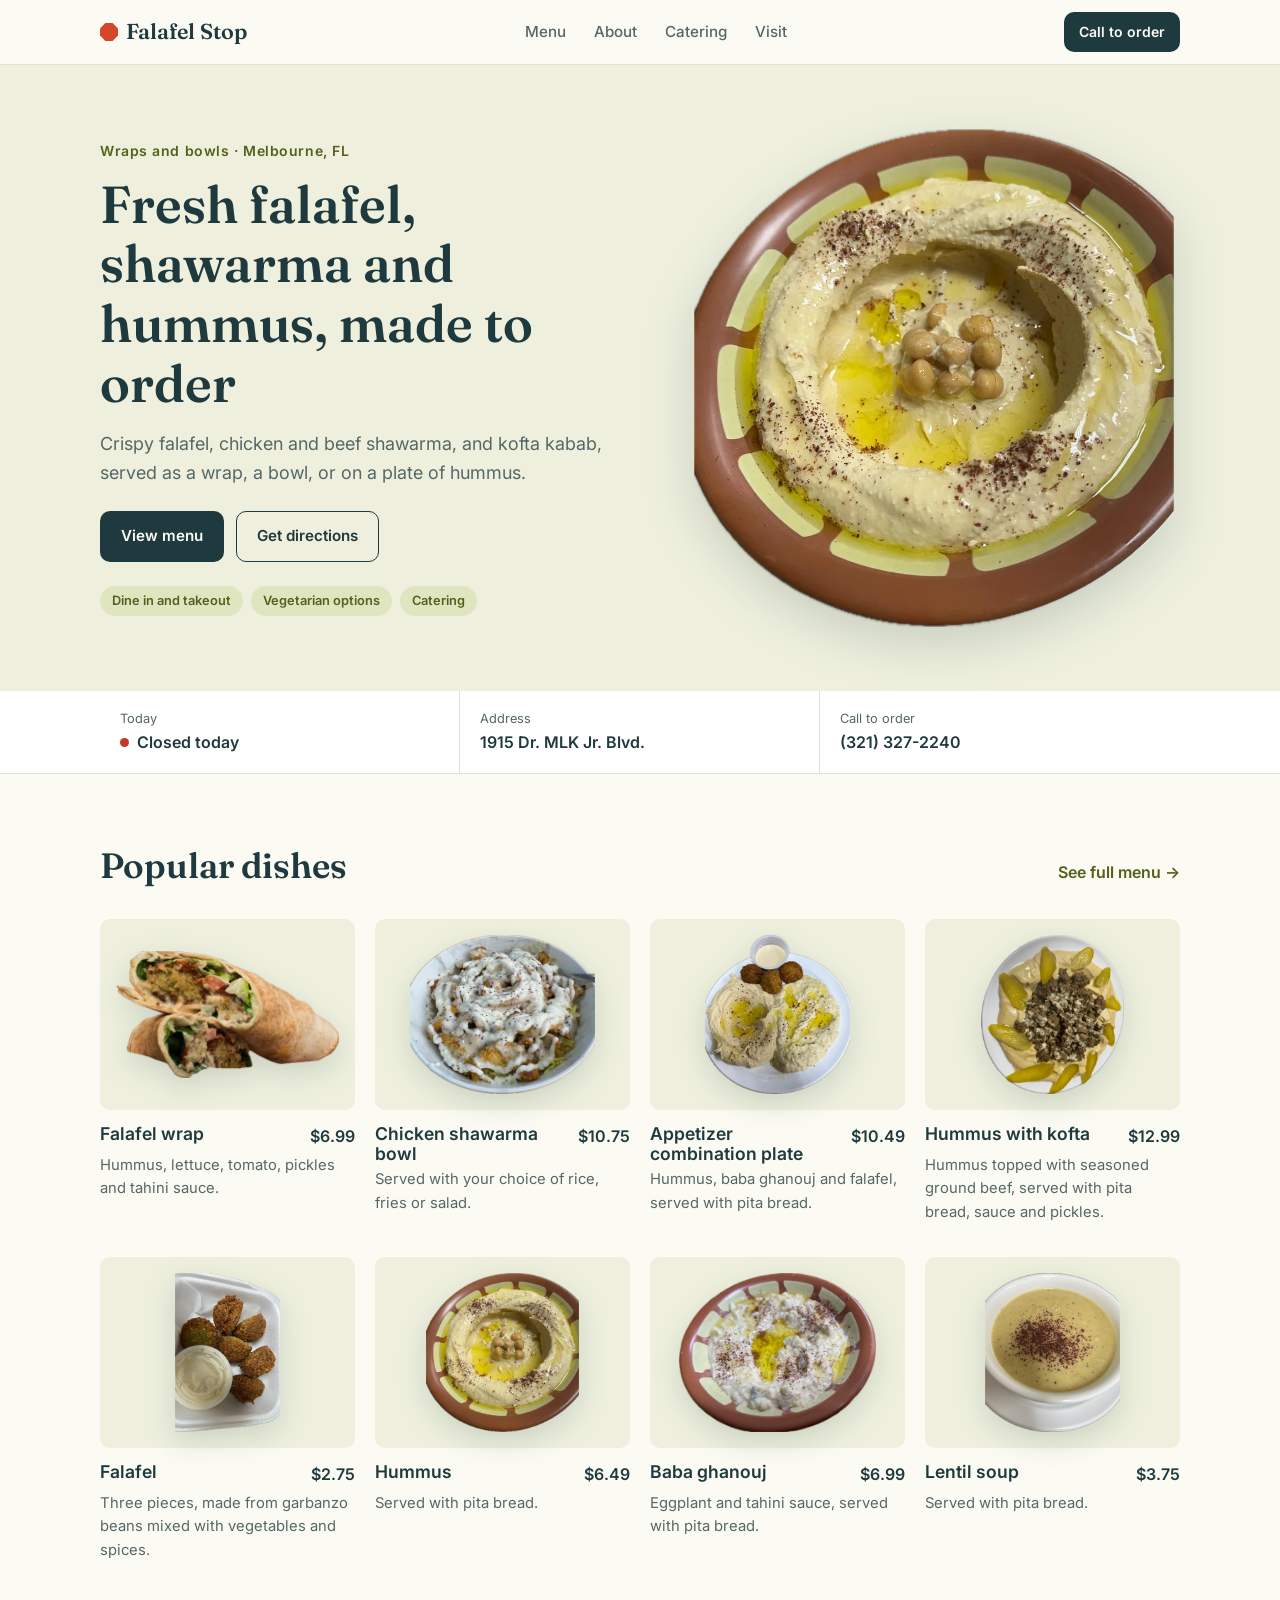
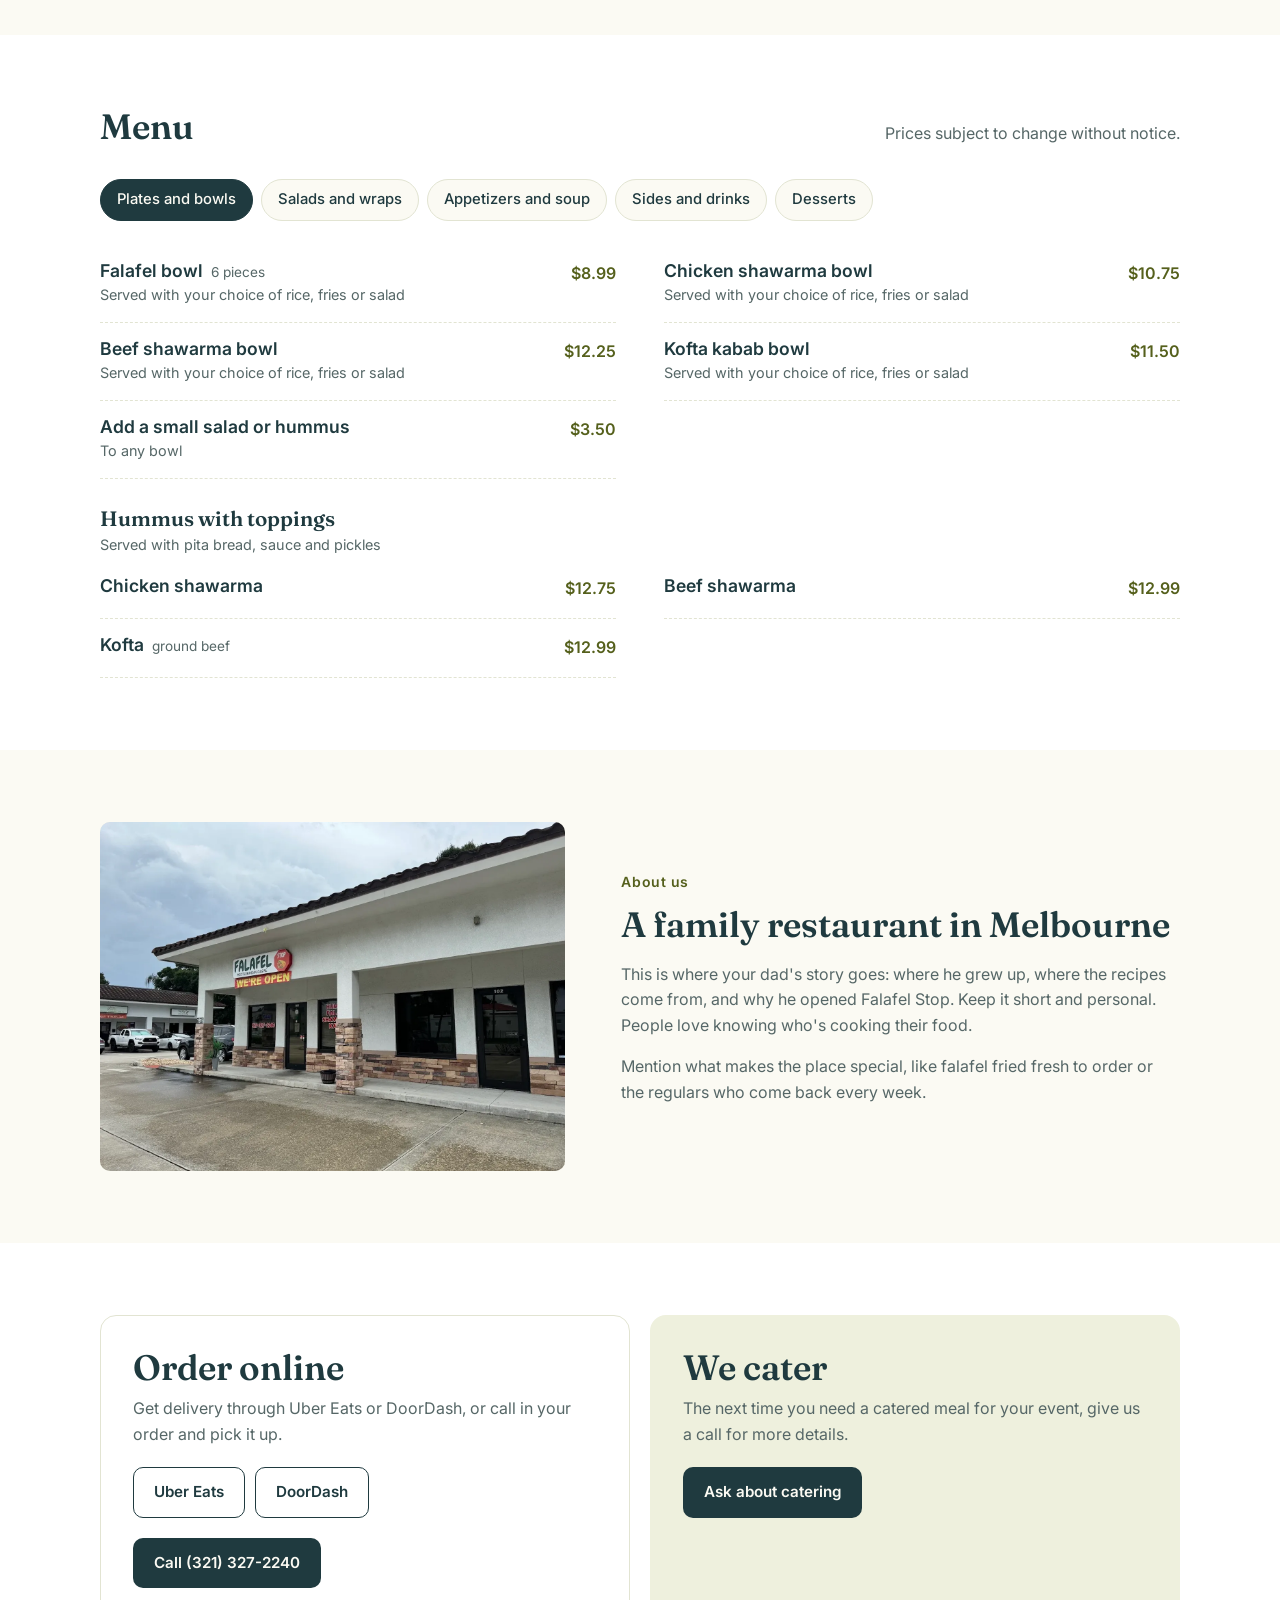
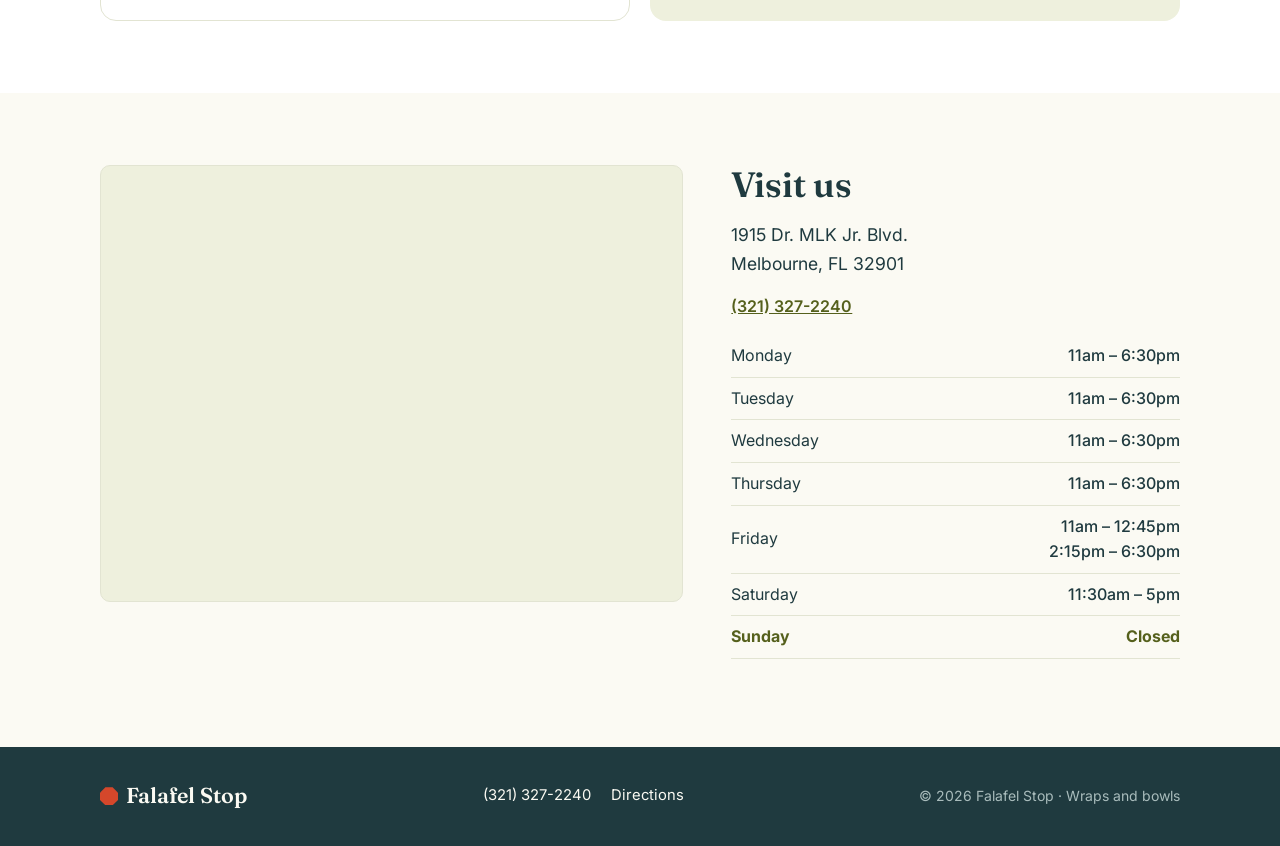
==== commit e1d35e36: "Add storefront photo to About us Co-Authored-By: Claude Opus 5.5 <noreply@anthropic.com>" ====
--- a/index.html
+++ b/index.html
@@ -218,7 +218,7 @@
     <!-- Story -->
     <section class="section" id="story">
       <div class="container story">
-        <div class="photo story-photo" role="img" aria-label="Photo of the restaurant"><span>Photo of the restaurant or the family</span></div>
+        <div class="story-photo"><img src="images/storefront.webp" alt="Falafel Stop storefront at 1915 Dr. MLK Jr. Blvd., with the We're Open sign over the door" width="1360" height="1020" loading="lazy" /></div>
         <div>
           <p class="eyebrow">About us</p>
           <h2>A family restaurant in Melbourne</h2>
--- a/styles.css
+++ b/styles.css
@@ -147,7 +147,8 @@
 
 /* Story */
 .story { display: grid; grid-template-columns: 1fr 1.2fr; gap: 56px; align-items: center; }
-.story-photo { aspect-ratio: 1; }
+.story-photo { aspect-ratio: 4 / 3; max-width: 100%; border-radius: var(--radius); overflow: hidden; background: var(--sand); }
+.story-photo img { width: 100%; height: 100%; object-fit: cover; object-position: 40% 50%; display: block; }
 .story h2 { margin-bottom: 1rem; }
 .story p:not(.eyebrow) { color: var(--ink-soft); }
 
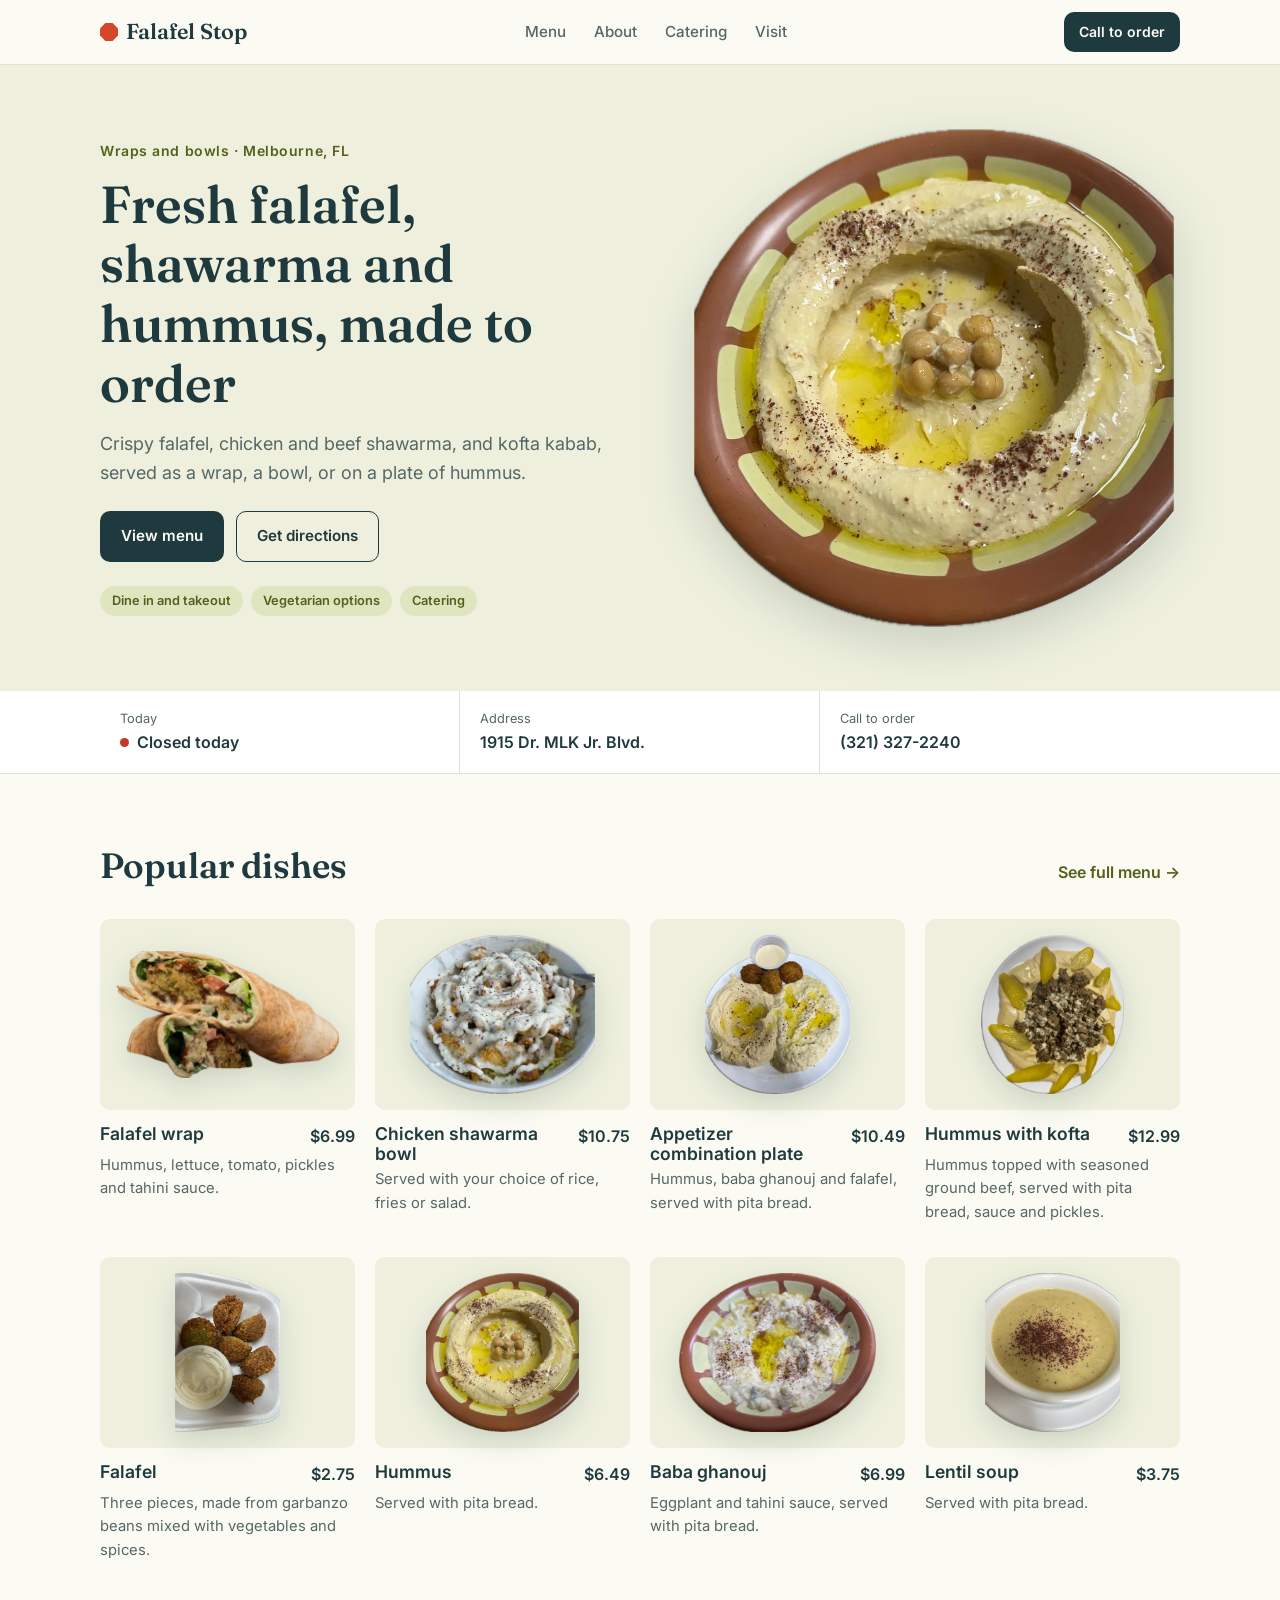
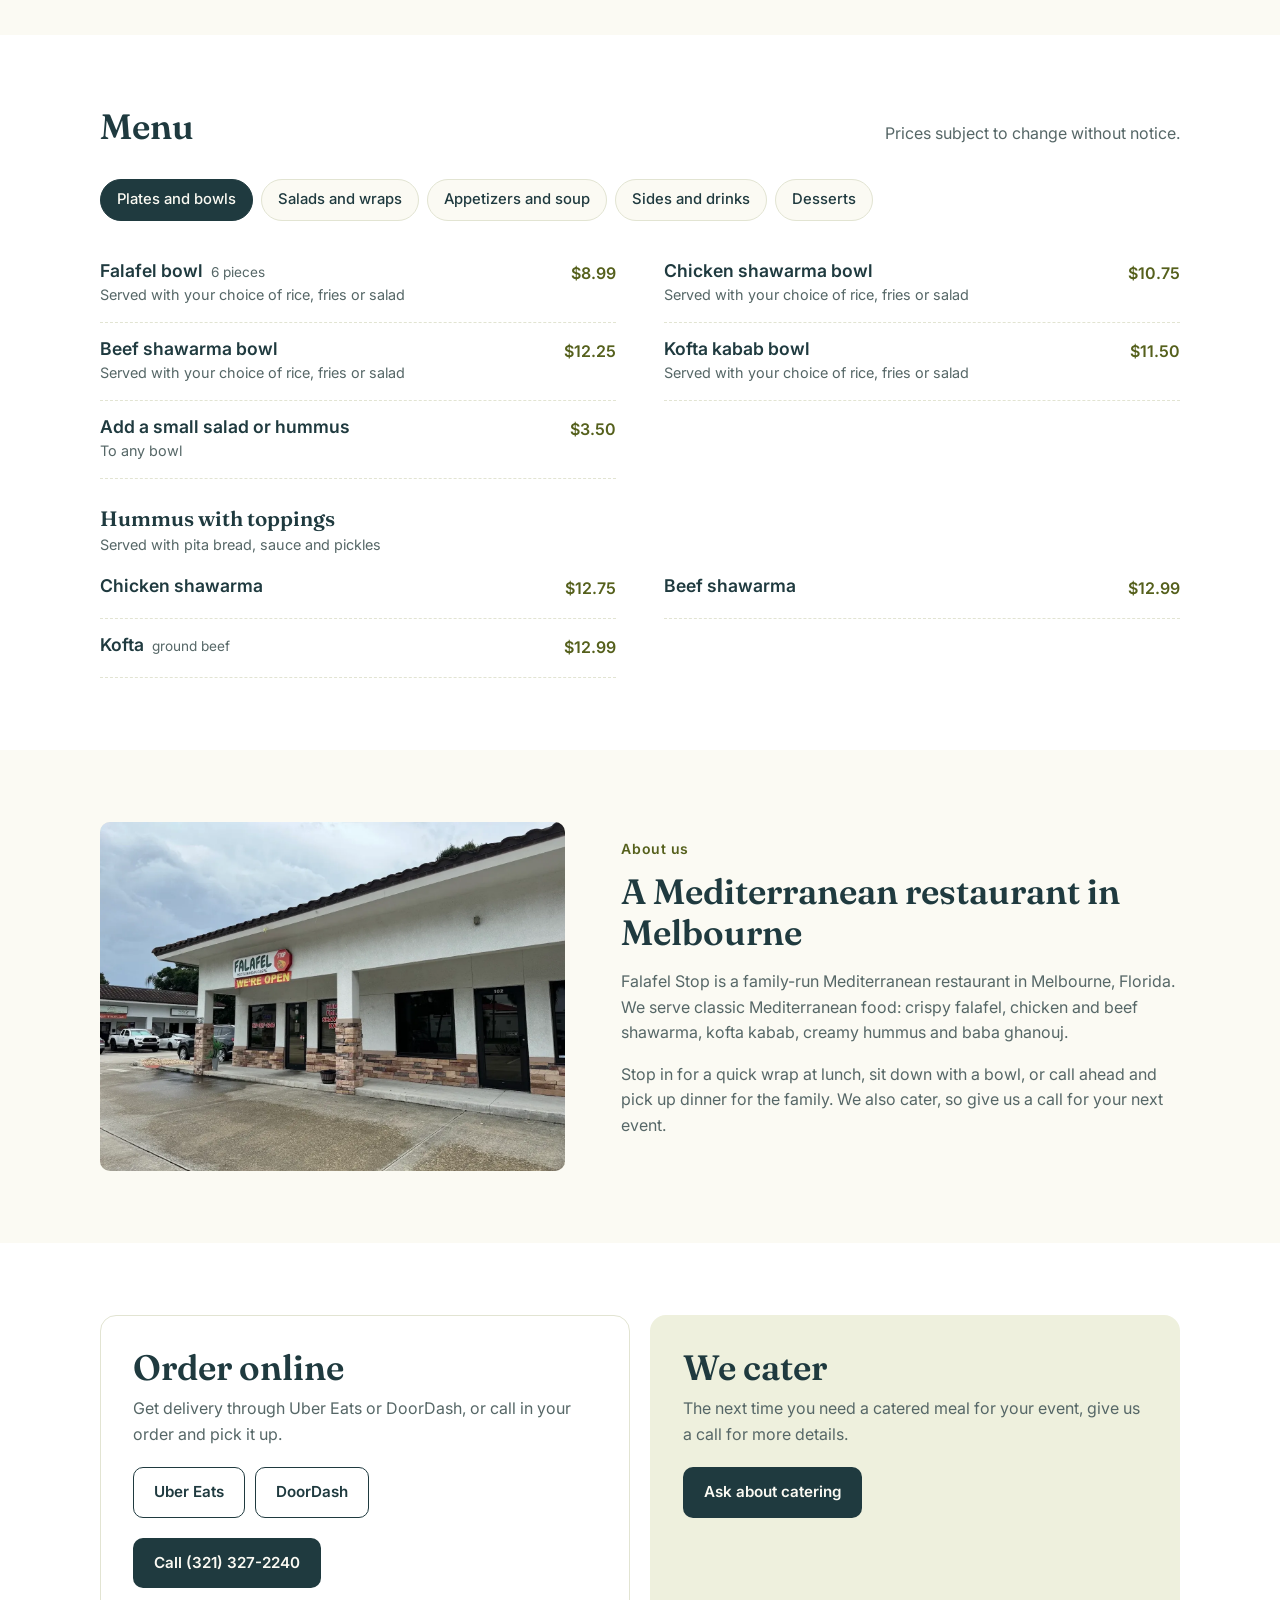
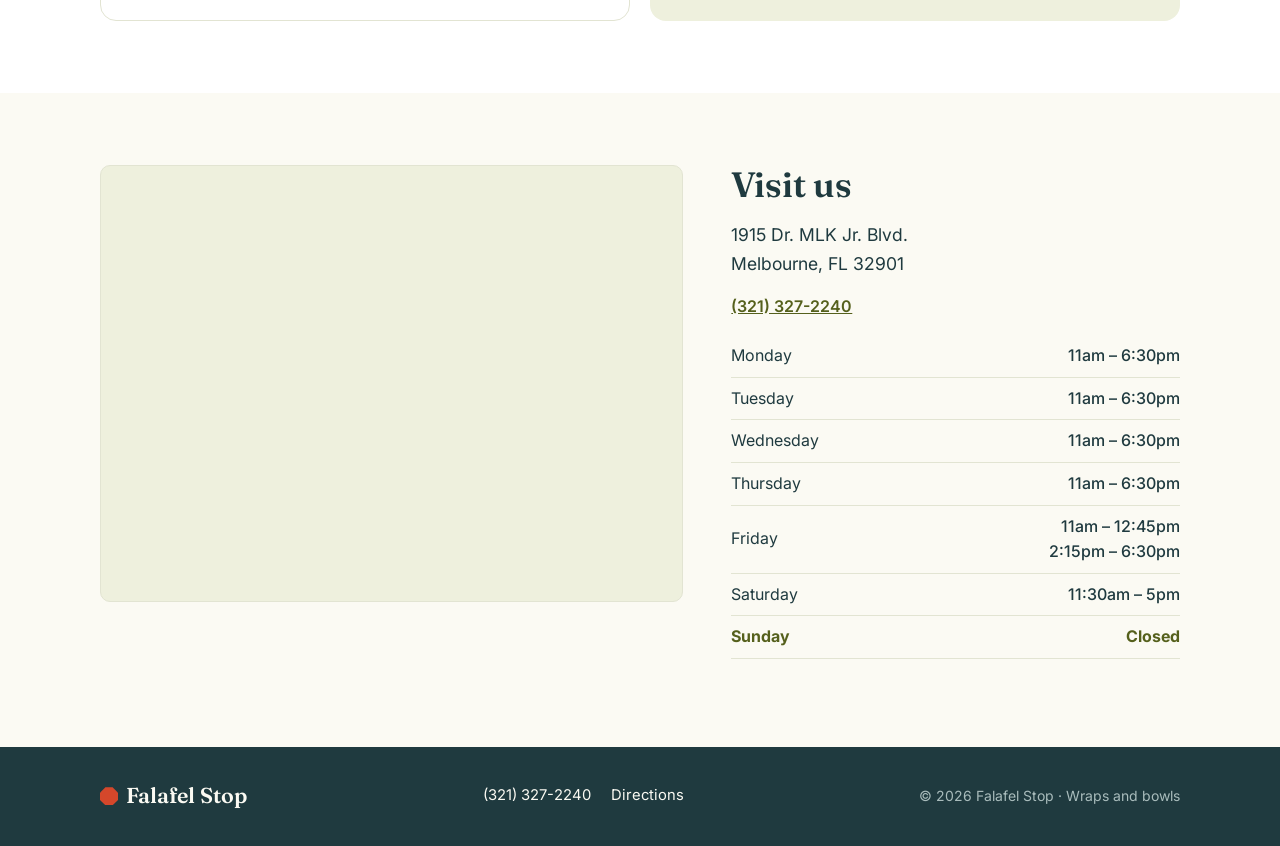
==== commit 332e5c81: "Fill in About us text Co-Authored-By: Claude Opus 5.5 <noreply@anthropic.com>" ====
--- a/index.html
+++ b/index.html
@@ -221,9 +221,9 @@
         <div class="story-photo"><img src="images/storefront.webp" alt="Falafel Stop storefront at 1915 Dr. MLK Jr. Blvd., with the We're Open sign over the door" width="1360" height="1020" loading="lazy" /></div>
         <div>
           <p class="eyebrow">About us</p>
-          <h2>A family restaurant in Melbourne</h2>
-          <p>This is where your dad's story goes: where he grew up, where the recipes come from, and why he opened Falafel Stop. Keep it short and personal. People love knowing who's cooking their food.</p>
-          <p>Mention what makes the place special, like falafel fried fresh to order or the regulars who come back every week.</p>
+          <h2>A Mediterranean restaurant in Melbourne</h2>
+          <p>Falafel Stop is a family-run Mediterranean restaurant in Melbourne, Florida. We serve classic Mediterranean food: crispy falafel, chicken and beef shawarma, kofta kabab, creamy hummus and baba ghanouj.</p>
+          <p>Stop in for a quick wrap at lunch, sit down with a bowl, or call ahead and pick up dinner for the family. We also cater, so give us a call for your next event.</p>
         </div>
       </div>
     </section>
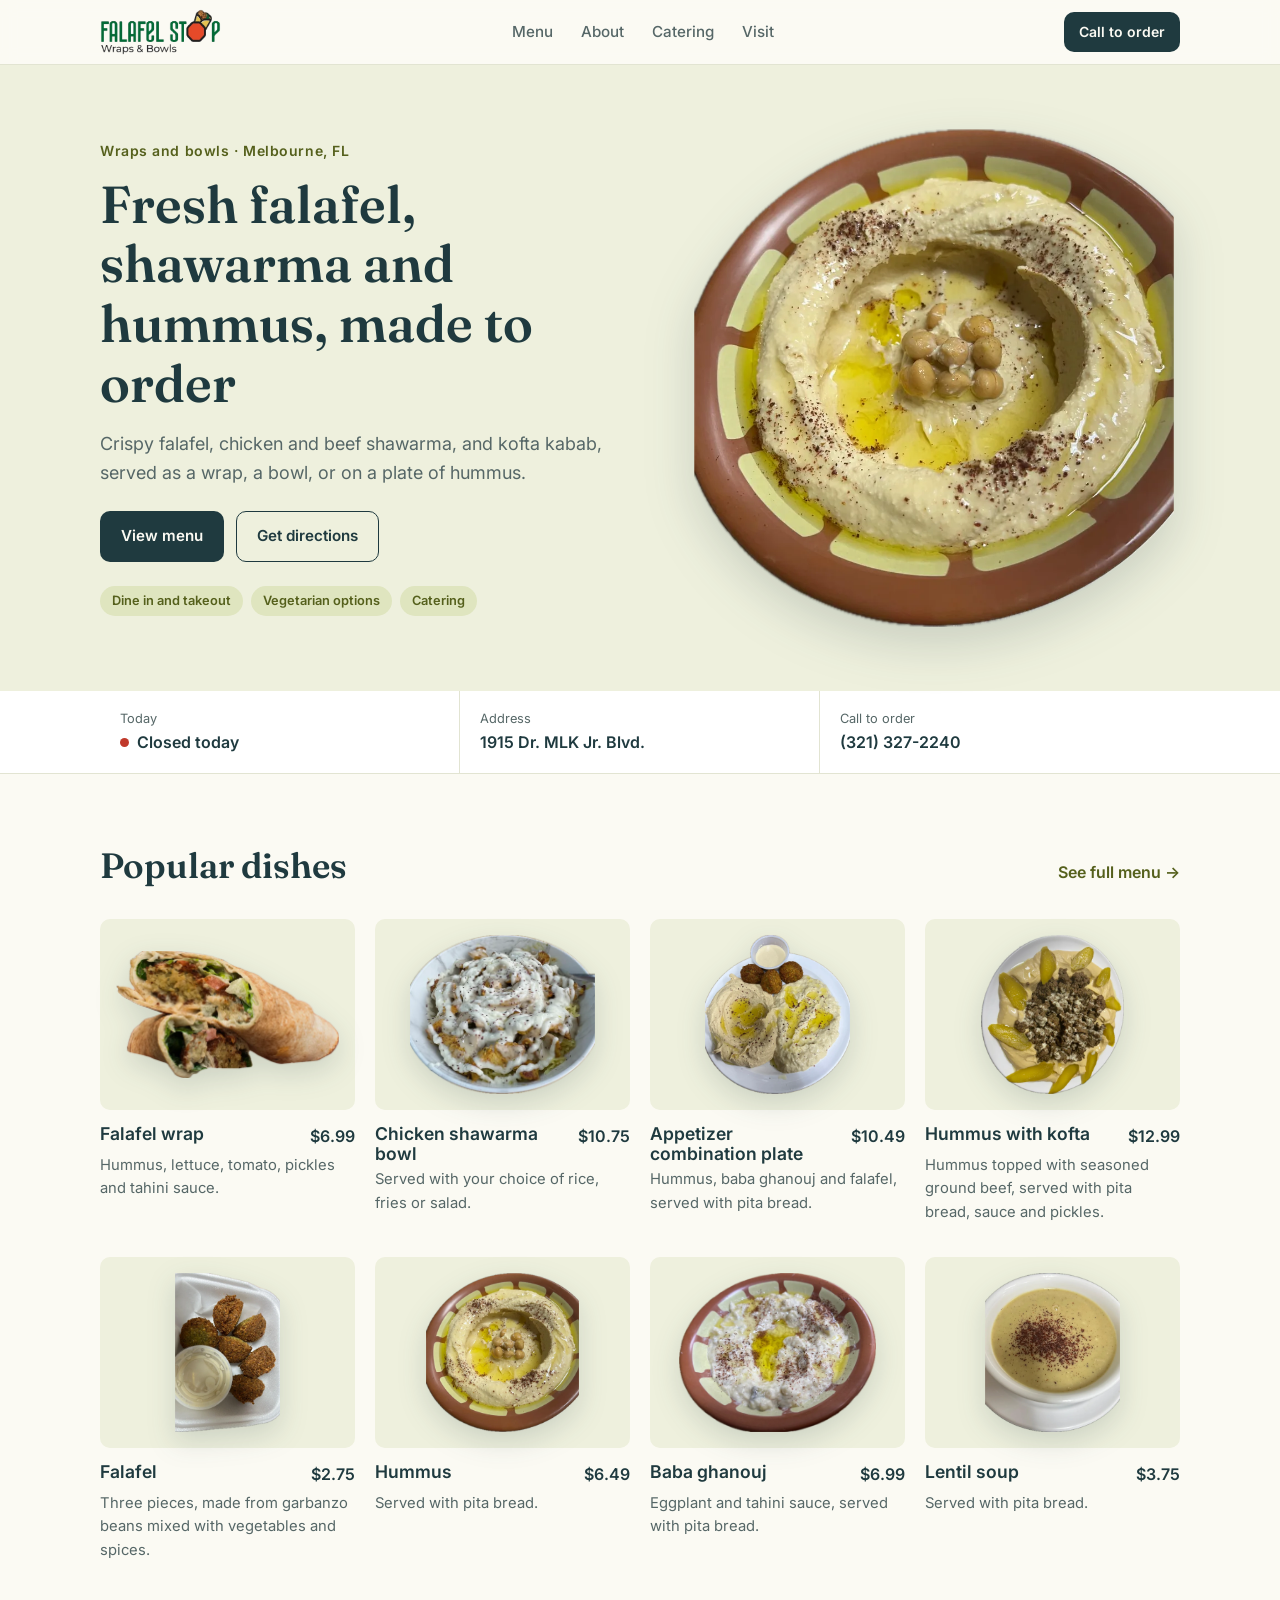
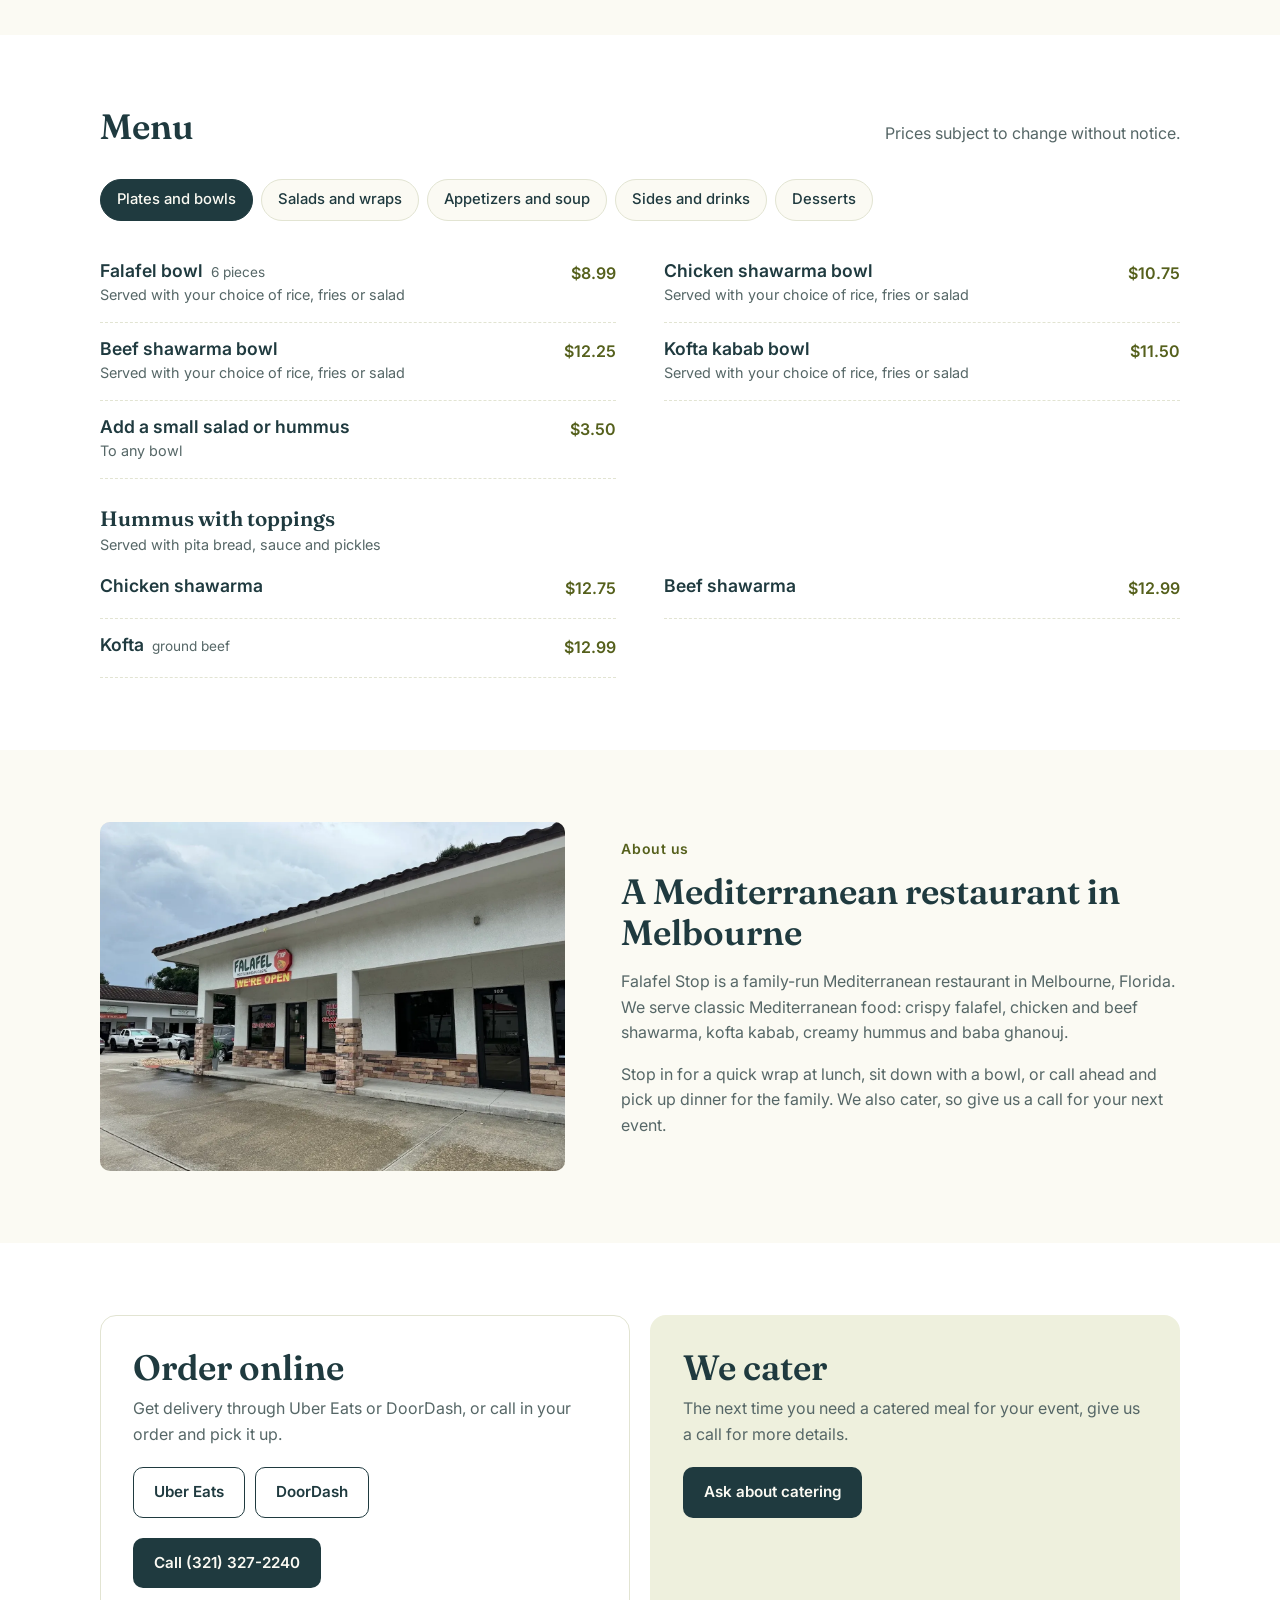
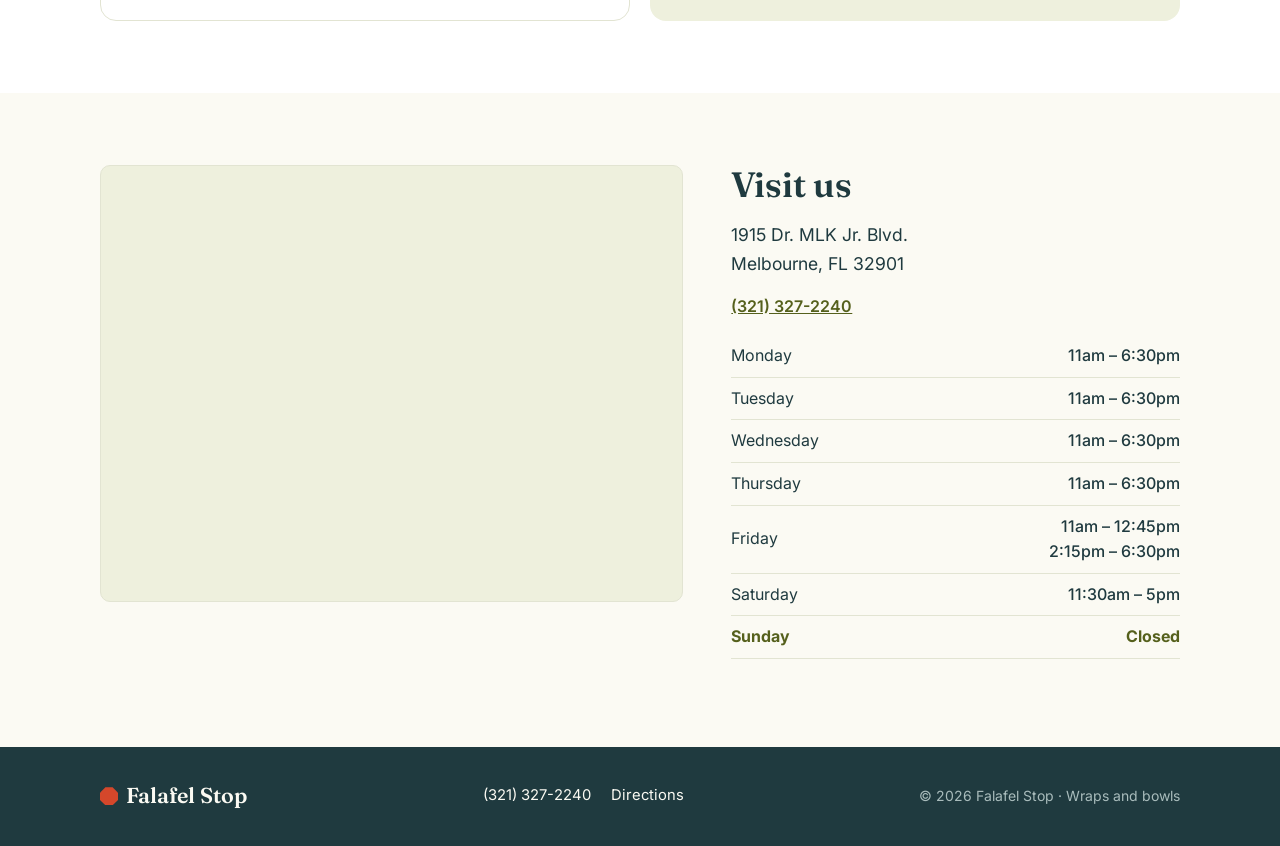
==== commit 0a8f5b83: "Add Falafel Stop logo to header and as site icon Co-Authored-By: Claude Opus 5.5 <noreply@anthropic." ====
--- a/index.html
+++ b/index.html
@@ -6,6 +6,8 @@
   <title>Falafel Stop · Wraps and bowls in Melbourne, FL</title>
   <meta name="description" content="Falafel, shawarma, kofta and hummus wraps and bowls at 1915 Dr. MLK Jr. Blvd, Melbourne, FL. Dine in, takeout and catering. Call (321) 327-2240." />
 
+  <link rel="icon" type="image/png" href="images/favicon.png" />
+  <link rel="apple-touch-icon" href="images/apple-touch-icon.png" />
   <link rel="preconnect" href="https://fonts.googleapis.com" />
   <link rel="preconnect" href="https://fonts.gstatic.com" crossorigin />
   <link href="https://fonts.googleapis.com/css2?family=Fraunces:opsz,wght@9..144,500;9..144,600&family=Inter:wght@400;500;600&display=swap" rel="stylesheet" />
@@ -18,7 +20,7 @@
     "@type": "Restaurant",
     "name": "Falafel Stop",
     "alternateName": "Falafel Stop Wraps & Bowls",
-    "url": "https://www.myfalafelstop.com",
+    "url": "https://eatfalafelstop.com",
     "servesCuisine": ["Middle Eastern", "Mediterranean"],
     "telephone": "+1-321-327-2240",
     "priceRange": "$",
@@ -44,7 +46,7 @@
 
   <header class="site-header">
     <div class="container header-inner">
-      <a href="#top" class="logo"><span class="logo-mark" aria-hidden="true"></span>Falafel Stop</a>
+      <a href="#top" class="logo logo-img"><img src="images/logo.png" alt="Falafel Stop · Wraps and bowls" width="708" height="269" /></a>
       <nav class="nav" aria-label="Main">
         <a href="#menu">Menu</a>
         <a href="#story">About</a>
--- a/styles.css
+++ b/styles.css
@@ -65,6 +65,7 @@
 }
 .header-inner { display: flex; align-items: center; justify-content: space-between; height: 64px; gap: 16px; }
 .logo { font-family: var(--serif); font-size: 1.35rem; font-weight: 600; text-decoration: none; display: inline-flex; align-items: center; gap: 8px; }
+.logo-img img { height: 46px; width: auto; display: block; }
 .logo-mark {
   width: 18px; height: 18px; background: var(--amber);
   clip-path: polygon(30% 0, 70% 0, 100% 30%, 100% 70%, 70% 100%, 30% 100%, 0 70%, 0 30%);
